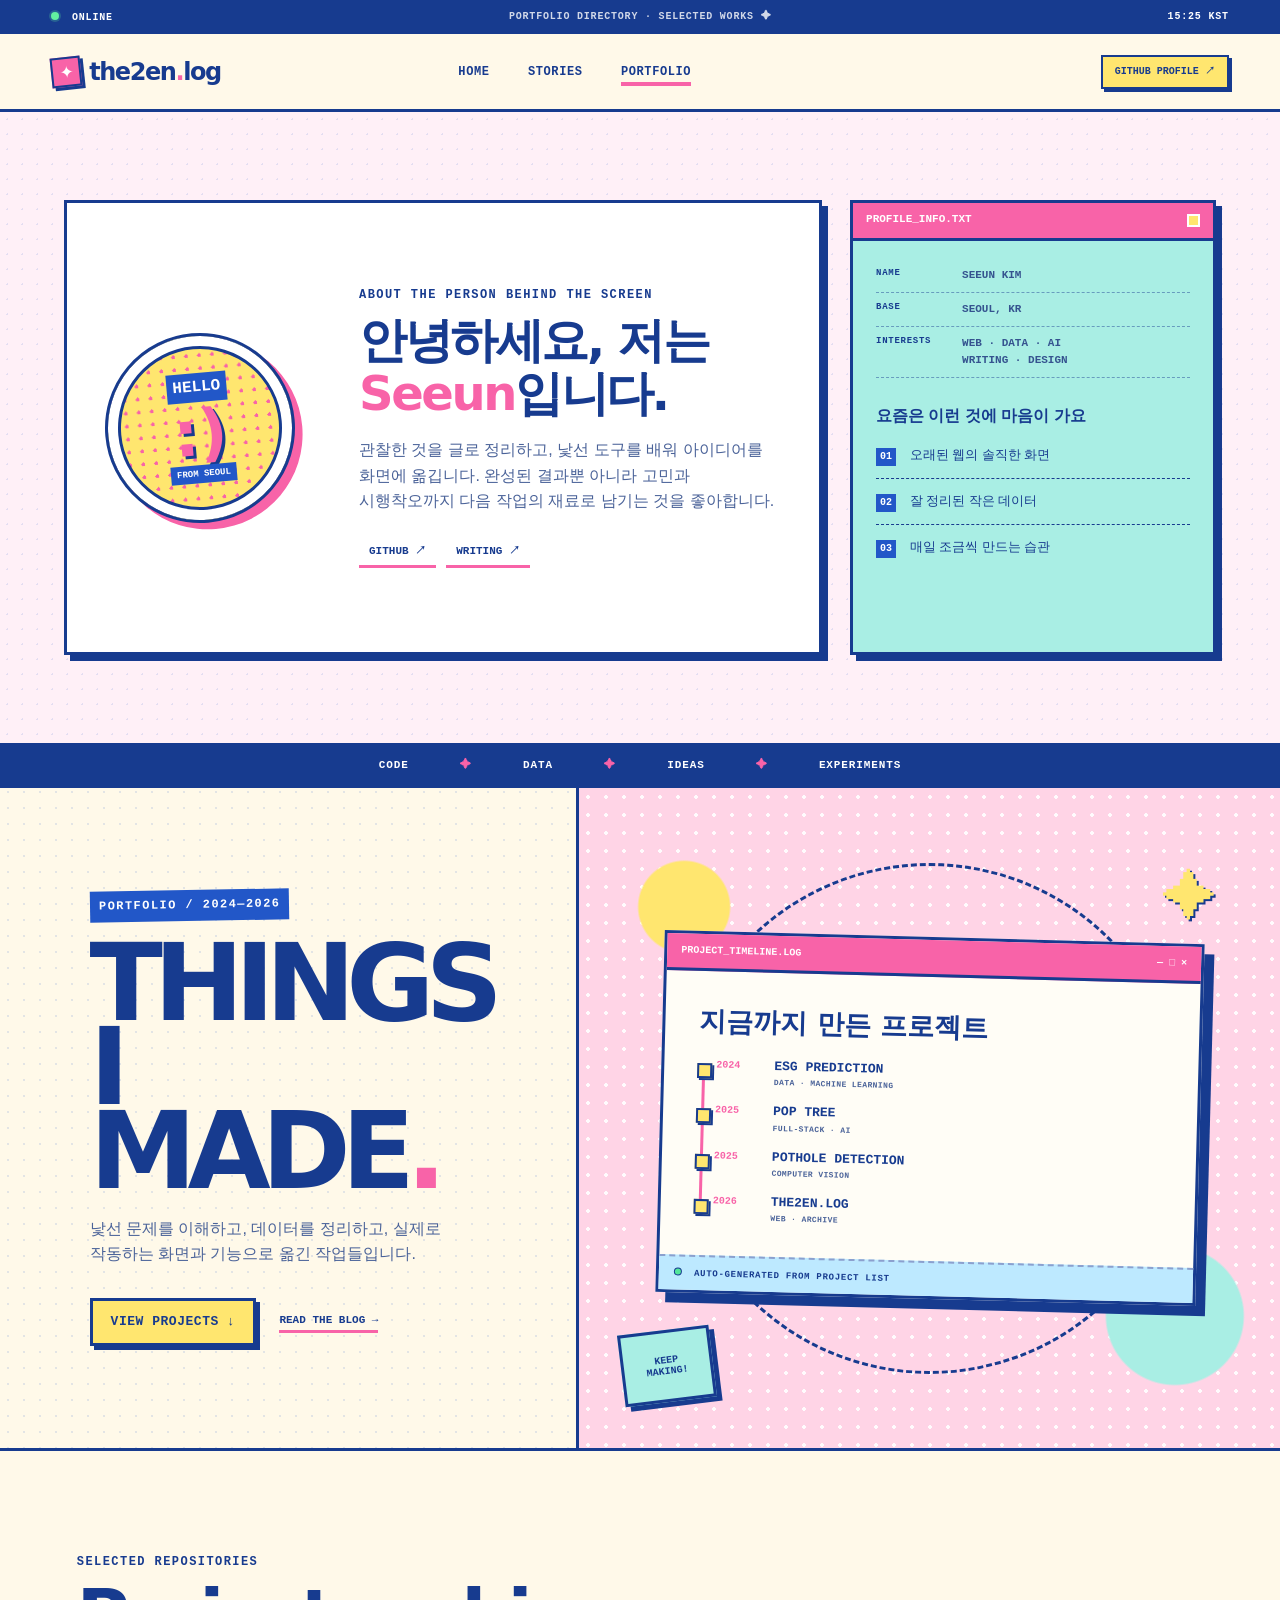
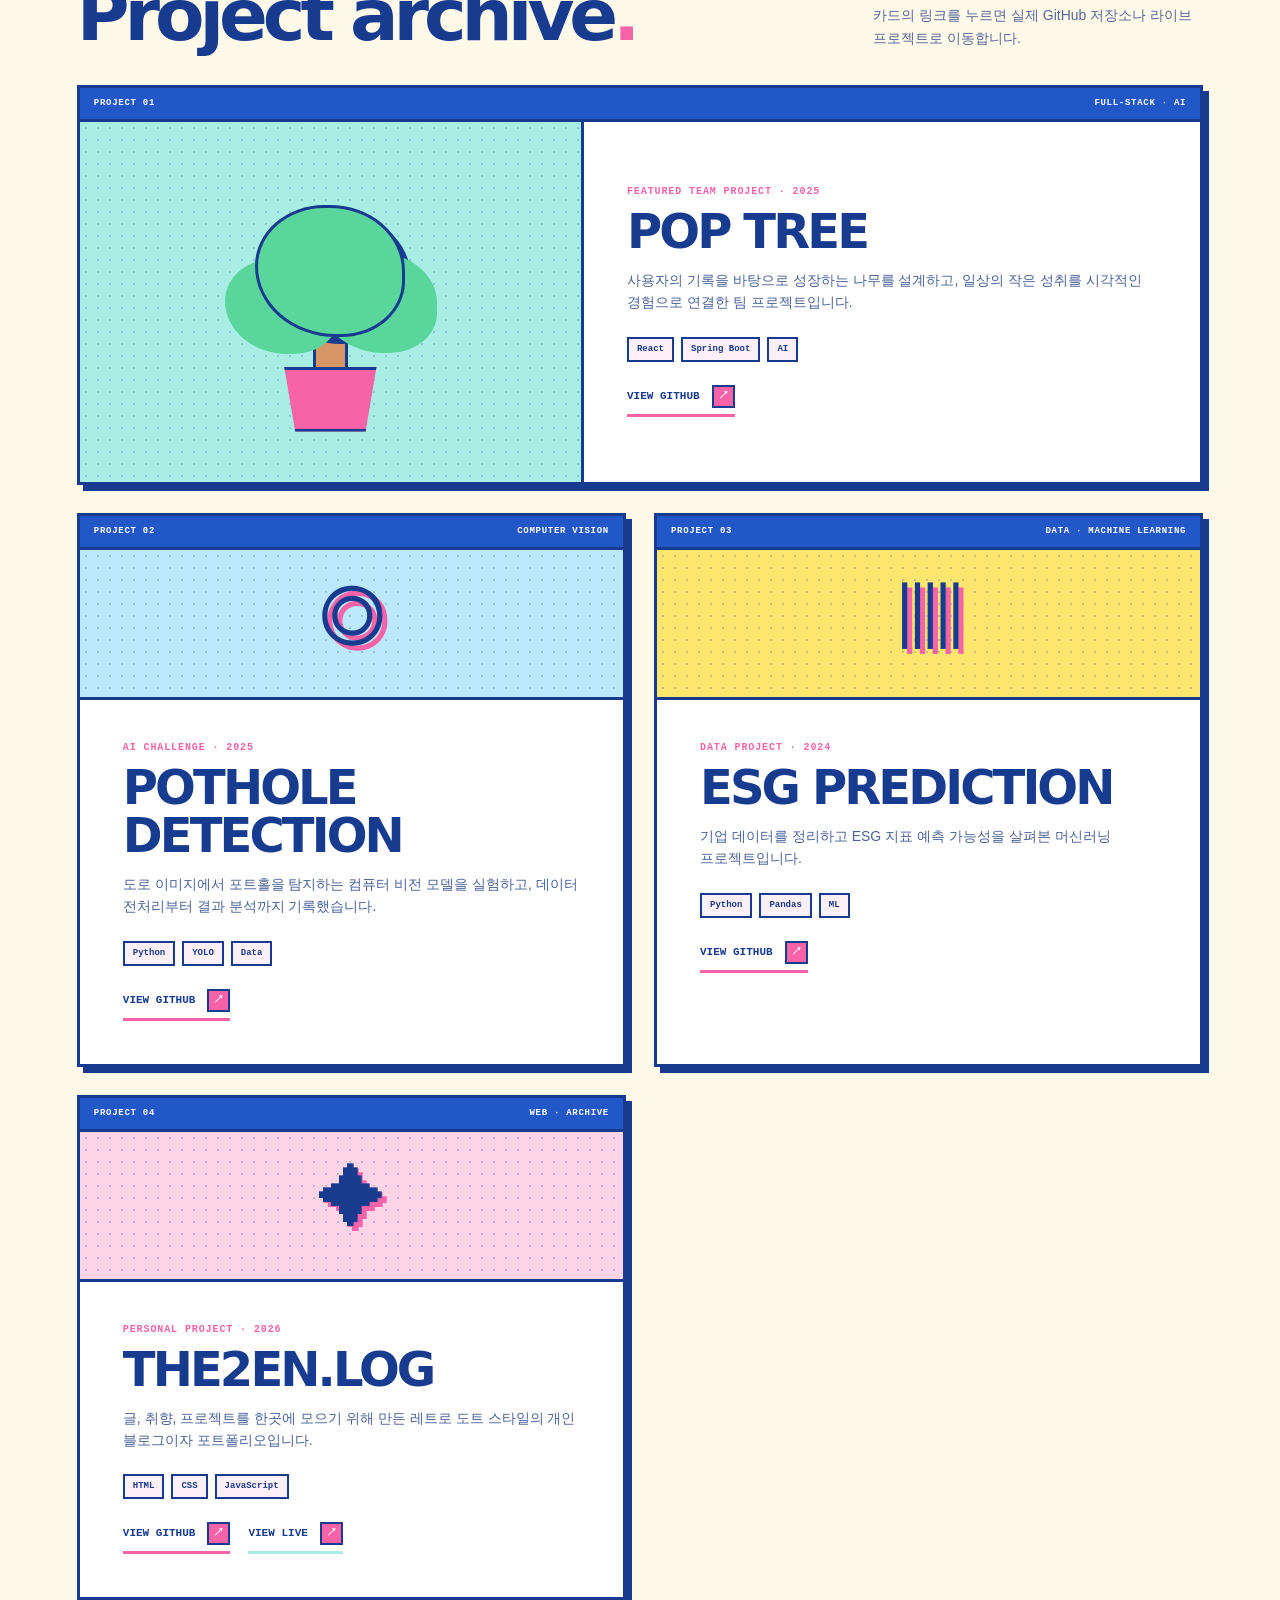
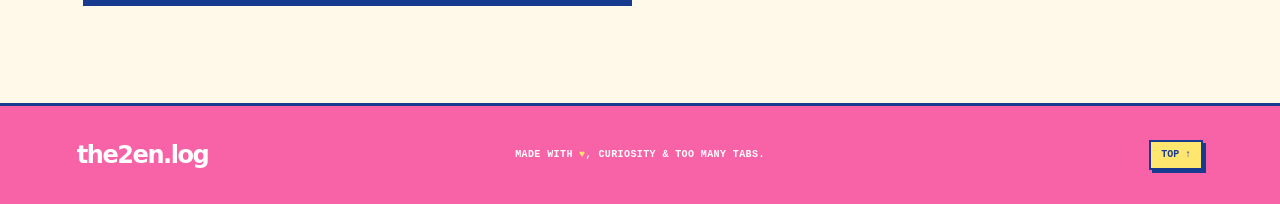
==== portfolio/index.html @ da0041cf "Build retro blog and portfolio" ====
<!doctype html>
<html lang="ko">
  <head>
    <meta charset="UTF-8" />
    <meta name="viewport" content="width=device-width, initial-scale=1.0" />
    <meta
      name="description"
      content="Seeun의 웹, 데이터, AI 프로젝트를 모아둔 the2en 포트폴리오입니다."
    />
    <meta name="theme-color" content="#f8a8cc" />
    <meta property="og:title" content="Portfolio — the2en.log" />
    <meta property="og:description" content="아이디어를 코드로 옮긴 프로젝트와 작업 기록." />
    <meta property="og:type" content="website" />
    <title>Portfolio — the2en.log</title>
    <link rel="icon" href="../assets/favicon.svg" type="image/svg+xml" />
    <link rel="stylesheet" href="../styles.css" />
    <script src="portfolio.js" defer></script>
  </head>
  <body class="portfolio-page">
    <a class="skip-link" href="#main-content">본문으로 바로가기</a>

    <div class="status-strip" aria-label="사이트 상태">
      <span><i class="status-light"></i> ONLINE</span>
      <span class="status-marquee">PORTFOLIO DIRECTORY · SELECTED WORKS ✦</span>
      <span id="live-clock">00:00 KST</span>
    </div>

    <header class="site-header portfolio-header">
      <a class="brand" href="../" aria-label="the2en.log 홈">
        <span class="brand-mark" aria-hidden="true">✦</span>
        <span>the2en<span class="brand-dot">.</span>log</span>
      </a>

      <button class="mobile-menu-button" id="menu-button" type="button" aria-expanded="false" aria-controls="site-nav">
        MENU <span aria-hidden="true">＋</span>
      </button>

      <nav class="site-nav" id="site-nav" aria-label="주요 메뉴">
        <a href="../">HOME</a>
        <a href="../#stories">STORIES</a>
        <a href="./" aria-current="page">PORTFOLIO</a>
      </nav>

      <a class="portfolio-header-action" href="https://github.com/the2en" target="_blank" rel="noreferrer">
        GITHUB PROFILE <span aria-hidden="true">↗</span>
      </a>
    </header>

    <main id="main-content" tabindex="-1">
      <section class="about section-wrap portfolio-about portfolio-about-top" id="about" aria-labelledby="about-title">
        <div class="about-card">
          <div class="profile-stamp" aria-hidden="true">
            <span>HELLO</span>
            <strong>:)</strong>
            <small>FROM SEOUL</small>
          </div>
          <div class="about-copy">
            <p class="eyebrow">ABOUT THE PERSON BEHIND THE SCREEN</p>
            <h1 id="about-title">안녕하세요, 저는 <span>Seeun</span>입니다.</h1>
            <p>
              관찰한 것을 글로 정리하고, 낯선 도구를 배워 아이디어를 화면에 옮깁니다.
              완성된 결과뿐 아니라 고민과 시행착오까지 다음 작업의 재료로 남기는 것을 좋아합니다.
            </p>
            <div class="about-links">
              <a href="https://github.com/the2en" target="_blank" rel="noreferrer">GITHUB ↗</a>
              <a href="../#stories">WRITING ↗</a>
            </div>
          </div>
        </div>

        <aside class="now-playing profile-info-window" aria-label="Seeun 프로필 정보">
          <div class="mini-window-bar"><span>PROFILE_INFO.TXT</span><i></i></div>
          <div class="profile-info-content">
            <dl>
              <div><dt>NAME</dt><dd>SEEUN KIM</dd></div>
              <div><dt>BASE</dt><dd>SEOUL, KR</dd></div>
              <div><dt>INTERESTS</dt><dd>WEB · DATA · AI<br />WRITING · DESIGN</dd></div>
            </dl>
            <p>요즘은 이런 것에 마음이 가요</p>
            <ul>
              <li><span>01</span> 오래된 웹의 솔직한 화면</li>
              <li><span>02</span> 잘 정리된 작은 데이터</li>
              <li><span>03</span> 매일 조금씩 만드는 습관</li>
            </ul>
          </div>
        </aside>
      </section>

      <div class="portfolio-divider" aria-hidden="true">
        <span>CODE</span><i>✦</i><span>DATA</span><i>✦</i><span>IDEAS</span><i>✦</i><span>EXPERIMENTS</span>
      </div>

      <section class="portfolio-hero" aria-labelledby="portfolio-title">
        <div class="portfolio-hero-copy">
          <p class="eyebrow">PORTFOLIO / 2024—2026</p>
          <h1 id="portfolio-title">THINGS<br />I MADE<span>.</span></h1>
          <p>
            낯선 문제를 이해하고, 데이터를 정리하고, 실제로 작동하는 화면과 기능으로
            옮긴 작업들입니다.
          </p>
          <div class="portfolio-hero-links">
            <a class="pixel-button" href="#projects">VIEW PROJECTS ↓</a>
            <a class="text-link" href="../#stories">READ THE BLOG →</a>
          </div>
        </div>

        <div class="portfolio-timeline-art" aria-label="프로젝트 타임라인">
          <span class="timeline-star" aria-hidden="true">✦</span>
          <div class="timeline-window">
            <div class="timeline-window-bar">
              <span>PROJECT_TIMELINE.LOG</span>
              <span aria-hidden="true">— □ ×</span>
            </div>
            <div class="timeline-window-body">
              <p>지금까지 만든 프로젝트</p>
              <ol class="project-timeline" id="project-timeline"></ol>
            </div>
            <div class="timeline-status"><i></i> AUTO-GENERATED FROM PROJECT LIST</div>
          </div>
          <span class="timeline-note" aria-hidden="true">KEEP<br />MAKING!</span>
        </div>
      </section>

      <section class="portfolio-projects section-wrap" id="projects" aria-labelledby="projects-title">
        <div class="section-heading">
          <div>
            <p class="eyebrow">SELECTED REPOSITORIES</p>
            <h2 id="projects-title">Project archive<span>.</span></h2>
          </div>
          <p class="section-note">카드의 링크를 누르면 실제 GitHub 저장소나 라이브 프로젝트로 이동합니다.</p>
        </div>

        <div class="portfolio-project-grid" id="portfolio-project-grid"></div>
      </section>
    </main>

    <footer class="site-footer">
      <a class="footer-brand" href="../">the2en.log</a>
      <p>MADE WITH <span>♥</span>, CURIOSITY &amp; TOO MANY TABS.</p>
      <button id="back-to-top" type="button">TOP ↑</button>
    </footer>
  </body>
</html>
---- styles.css ----
:root {
  --ink: #173b8f;
  --blue: #2257c8;
  --deep-blue: #103486;
  --pink: #f863a8;
  --light-pink: #ffd4e6;
  --soft-pink: #fff0f7;
  --yellow: #ffe66f;
  --mint: #a9eee4;
  --sky: #bde9ff;
  --cream: #fff9e9;
  --paper: #fffdf6;
  --white: #ffffff;
  --line: 3px solid var(--ink);
  --shadow: 6px 6px 0 var(--ink);
  --shadow-small: 4px 4px 0 var(--ink);
  --display: "Arial Black", "Trebuchet MS", system-ui, sans-serif;
  --mono: "Courier New", "Malgun Gothic", monospace;
  --body: Arial, "Apple SD Gothic Neo", "Noto Sans KR", sans-serif;
}

* {
  box-sizing: border-box;
}

html {
  scroll-behavior: smooth;
  scroll-padding-top: 100px;
}

body {
  margin: 0;
  color: var(--ink);
  background-color: var(--cream);
  background-image: radial-gradient(rgba(34, 87, 200, 0.13) 1.2px, transparent 1.2px);
  background-size: 16px 16px;
  font-family: var(--body);
  line-height: 1.6;
  overflow-x: hidden;
}

body.gate-open {
  overflow: hidden;
}

body.gate-open .site-shell {
  filter: blur(5px);
  pointer-events: none;
  user-select: none;
}

a {
  color: inherit;
}

button,
input {
  font: inherit;
}

button,
a {
  -webkit-tap-highlight-color: transparent;
}

button:focus-visible,
a:focus-visible,
input:focus-visible {
  outline: 4px solid var(--pink);
  outline-offset: 3px;
}

::selection {
  color: var(--white);
  background: var(--pink);
}

.sr-only {
  position: absolute;
  width: 1px;
  height: 1px;
  padding: 0;
  margin: -1px;
  overflow: hidden;
  clip: rect(0, 0, 0, 0);
  white-space: nowrap;
  border: 0;
}

.skip-link {
  position: fixed;
  z-index: 10000;
  top: 12px;
  left: 12px;
  padding: 10px 14px;
  color: var(--white);
  background: var(--ink);
  transform: translateY(-150%);
}

.skip-link:focus {
  transform: translateY(0);
}

/* Entry gate */
.entry-gate {
  position: fixed;
  z-index: 9999;
  inset: 0;
  display: grid;
  place-items: center;
  min-height: 100dvh;
  padding: 28px;
  overflow: auto;
  background: #f7f5f2;
}

.entry-gate[hidden] {
  display: none;
}

.gate-scanlines {
  position: absolute;
  inset: 0;
  pointer-events: none;
  opacity: 0.12;
  background:
    repeating-linear-gradient(0deg, rgba(23, 59, 143, 0.1) 0 1px, transparent 1px 4px),
    radial-gradient(circle at 50% 50%, transparent 0 44%, rgba(23, 59, 143, 0.2) 100%);
}

.welcome-screen {
  position: relative;
  display: flex;
  width: min(850px, 100%);
  flex-direction: column;
  align-items: center;
  text-align: center;
  animation: welcome-boot 0.7s steps(5) both;
}

.welcome-kicker {
  margin: 0 0 clamp(25px, 5vh, 54px);
  color: var(--blue);
  font: 900 clamp(9px, 1.3vw, 13px)/1 var(--mono);
  letter-spacing: 0.22em;
}

.welcome-title {
  display: flex;
  align-items: center;
  justify-content: center;
  gap: clamp(13px, 3vw, 36px);
  margin: 0;
  font: 900 clamp(46px, 9vw, 108px)/0.85 var(--mono);
  letter-spacing: -0.12em;
  white-space: nowrap;
  image-rendering: pixelated;
}

.glitch-word {
  position: relative;
  display: inline-block;
  color: #101010;
  text-shadow: 6px 0 0 #ff00bf, -6px 0 0 #00e5d5;
}

.glitch-word::before,
.glitch-word::after {
  position: absolute;
  inset: 0;
  z-index: -1;
  content: attr(data-text);
}

.glitch-word::before { color: #00e5d5; transform: translate(-4px, -3px); }
.glitch-word::after { color: #ff00bf; transform: translate(4px, 4px); }

.pixel-emblem {
  position: relative;
  display: grid;
  place-items: center;
  width: clamp(64px, 10vw, 112px);
  height: clamp(58px, 9vw, 100px);
  padding-bottom: 5%;
  color: #ff00bf;
  border: clamp(5px, 0.7vw, 9px) solid #101010;
  background: #00dfd3;
  box-shadow: 6px 0 0 #ff00bf, -6px 0 0 #00e5d5;
  clip-path: polygon(12% 0, 88% 0, 88% 12%, 100% 12%, 100% 88%, 88% 88%, 88% 100%, 12% 100%, 12% 88%, 0 88%, 0 12%, 12% 12%);
  font: 900 clamp(31px, 5vw, 61px)/1 var(--mono);
  letter-spacing: 0;
  text-shadow: 3px 3px 0 #101010;
}

.welcome-copy {
  margin: clamp(36px, 7vh, 66px) 0 19px;
  color: #111;
  font: 900 clamp(17px, 2.8vw, 29px)/1.3 var(--mono);
  letter-spacing: 0.04em;
}

.gate-choices {
  display: flex;
  align-items: flex-start;
  justify-content: center;
  gap: clamp(46px, 10vw, 105px);
}

.welcome-choice {
  position: relative;
  min-width: 72px;
  padding: 4px 8px 32px;
  color: #111;
  border: 0;
  background: transparent;
  font: 900 clamp(20px, 3.2vw, 32px)/1 var(--mono);
  cursor: pointer;
}

.welcome-choice:hover,
.welcome-choice:focus-visible { color: var(--pink); }

.pixel-cursor {
  position: absolute;
  bottom: 0;
  left: 50%;
  display: block;
  width: 28px;
  height: 20px;
  background: #00dfd3;
  box-shadow: 4px 3px 0 #ff00bf;
  clip-path: polygon(42% 0, 58% 0, 58% 25%, 75% 25%, 75% 50%, 100% 50%, 50% 100%, 0 50%, 25% 50%, 25% 25%, 42% 25%);
  transform: translateX(-50%);
  animation: cursor-blink 0.8s steps(2) infinite;
}

.gate-response {
  min-height: 15px;
  margin: clamp(21px, 4vh, 40px) 0 0;
  color: var(--blue);
  font: 900 10px/1 var(--mono);
  letter-spacing: 0.15em;
}

.gate-footer {
  position: absolute;
  right: 0;
  bottom: 18px;
  left: 0;
  margin: 0;
  color: #50618a;
  text-align: center;
  font: 700 9px/1 var(--mono);
  letter-spacing: 0.16em;
}

.entry-gate.is-leaving {
  animation: welcome-leave 0.55s steps(5) forwards;
}

/* Unified welcome screen */
.entry-gate {
  padding: clamp(18px, 4vw, 52px);
  background-color: var(--cream);
  background-image:
    radial-gradient(rgba(34, 87, 200, 0.15) 1.2px, transparent 1.2px),
    linear-gradient(135deg, rgba(255, 212, 230, 0.42), transparent 42%);
  background-size: 16px 16px, auto;
}

.gate-card {
  position: relative;
  width: min(980px, 100%);
  border: var(--line);
  background: var(--paper);
  box-shadow: 12px 12px 0 var(--ink);
  animation: welcome-boot 0.7s steps(5) both;
}

.gate-card-bar,
.gate-card-footer {
  display: flex;
  align-items: center;
  justify-content: space-between;
  padding: 10px 14px;
  color: var(--white);
  background: var(--ink);
  font: 900 11px/1 var(--mono);
  letter-spacing: 0.1em;
}

.gate-card-controls {
  display: flex;
  gap: 6px;
}

.gate-card-controls i {
  width: 12px;
  height: 12px;
  border: 2px solid var(--white);
  background: var(--pink);
}

.gate-card-controls i:nth-child(2) { background: var(--yellow); }
.gate-card-controls i:nth-child(3) { background: var(--mint); }

.gate-card-content {
  display: grid;
  grid-template-columns: 1fr 0.92fr;
  min-height: min(610px, 68vh);
}

.gate-copy {
  display: flex;
  flex-direction: column;
  align-items: flex-start;
  justify-content: center;
  padding: clamp(34px, 6vw, 76px);
}

.gate-copy .eyebrow {
  padding: 7px 9px;
  color: var(--white);
  background: var(--blue);
  transform: rotate(-1deg);
}

.gate-copy h1 {
  margin: 12px 0 22px;
  font: 900 clamp(52px, 7vw, 96px)/0.83 var(--display);
  letter-spacing: -0.075em;
}

.gate-copy h1 span:first-of-type { color: var(--pink); }
.gate-copy h1 span:last-of-type { color: #55cfc2; }

.gate-copy > p:not(.eyebrow, .gate-response) {
  margin: 0 0 28px;
  color: #4c6396;
  font-size: 15px;
  word-break: keep-all;
}

.gate-yes-button { color: var(--white); background: var(--pink); }
.gate-yes-button:hover { color: var(--ink); }

.gate-copy .gate-response {
  min-height: 12px;
  margin: 19px 0 0;
  color: #6a7ba4;
  font: 800 9px/1 var(--mono);
  letter-spacing: 0.1em;
}

.gate-art {
  position: relative;
  display: grid;
  place-items: center;
  overflow: hidden;
  border-left: var(--line);
  background-color: var(--light-pink);
  background-image: radial-gradient(rgba(255, 255, 255, 0.9) 2px, transparent 2px);
  background-size: 18px 18px;
}

.gate-art::before {
  position: absolute;
  width: 78%;
  aspect-ratio: 1;
  border: 3px solid var(--ink);
  border-radius: 50%;
  background: var(--sky);
  box-shadow: 12px 12px 0 rgba(248, 99, 168, 0.6);
  content: "";
}

.gate-mini-window {
  position: relative;
  z-index: 2;
  width: min(300px, 68%);
  border: var(--line);
  background: var(--paper);
  box-shadow: 9px 9px 0 var(--ink);
  transform: rotate(3deg);
}

.gate-mini-bar {
  display: flex;
  justify-content: flex-end;
  gap: 5px;
  height: 27px;
  padding: 6px 8px;
  border-bottom: var(--line);
  background: var(--pink);
}

.gate-mini-bar i {
  width: 10px;
  height: 10px;
  border: 2px solid var(--ink);
  background: var(--yellow);
}

.gate-mini-screen {
  display: flex;
  min-height: 190px;
  flex-direction: column;
  align-items: center;
  justify-content: center;
  padding: 30px 16px;
  background-image: linear-gradient(rgba(34,87,200,.07) 1px, transparent 1px);
  background-size: 100% 7px;
}

.gate-mini-screen span { color: var(--pink); font-size: 38px; }
.gate-mini-screen strong { font: 900 clamp(21px, 3vw, 34px)/1 var(--display); letter-spacing: -0.06em; }
.gate-mini-screen small { margin-top: 10px; font: 800 9px/1 var(--mono); }

.gate-sparkle {
  position: absolute;
  z-index: 3;
  top: 10%;
  right: 8%;
  color: var(--yellow);
  font-size: 46px;
  text-shadow: 2px 2px 0 var(--ink);
}

.gate-sticker {
  position: absolute;
  z-index: 3;
  right: 8%;
  bottom: 9%;
  display: grid;
  place-items: center;
  width: 84px;
  height: 84px;
  color: var(--white);
  border: var(--line);
  border-radius: 50%;
  background: var(--pink);
  box-shadow: 5px 5px 0 var(--ink);
  font: 900 10px/1.05 var(--mono);
  text-align: center;
  transform: rotate(9deg);
}

.gate-card-footer {
  color: var(--ink);
  border-top: var(--line);
  background: var(--yellow);
  font-size: 9px;
}

.gate-decoration {
  position: absolute;
  color: var(--pink);
  font-size: clamp(36px, 6vw, 70px);
  text-shadow: 2px 2px 0 var(--ink);
}

.gate-decoration-a { top: 7%; left: 7%; }
.gate-decoration-b { right: 7%; bottom: 6%; color: var(--mint); transform: rotate(10deg); }

.entry-gate.is-leaving {
  animation: welcome-leave 0.48s ease forwards;
}

.eyebrow {
  margin: 0 0 10px;
  font: 800 12px/1.4 var(--mono);
  letter-spacing: 0.12em;
}

.pixel-button {
  display: inline-flex;
  align-items: center;
  justify-content: center;
  gap: 10px;
  min-height: 48px;
  padding: 10px 18px;
  color: var(--ink);
  border: var(--line);
  border-radius: 0;
  background: var(--yellow);
  box-shadow: var(--shadow-small);
  font: 900 13px/1 var(--mono);
  text-decoration: none;
  letter-spacing: 0.04em;
  cursor: pointer;
  transition: transform 120ms ease, box-shadow 120ms ease, background 120ms ease;
}

.pixel-button:hover {
  background: var(--mint);
  transform: translate(2px, 2px);
  box-shadow: 2px 2px 0 var(--ink);
}

.pixel-button:active {
  transform: translate(4px, 4px);
  box-shadow: none;
}

/* Global navigation */
.site-shell {
  min-height: 100vh;
  transition: filter 300ms ease;
}

.status-strip {
  display: grid;
  grid-template-columns: auto 1fr auto;
  align-items: center;
  gap: 20px;
  height: 34px;
  padding: 0 clamp(18px, 4vw, 58px);
  overflow: hidden;
  color: var(--white);
  background: var(--ink);
  font: 700 10px/1 var(--mono);
  letter-spacing: 0.08em;
}

.status-strip > span:first-child,
.status-strip > span:last-child {
  position: relative;
  z-index: 1;
  background: var(--ink);
}

.status-light {
  display: inline-block;
  width: 8px;
  height: 8px;
  margin-right: 6px;
  border-radius: 50%;
  background: #62f2a0;
  box-shadow: 0 0 0 2px rgba(98, 242, 160, 0.22);
}

.status-marquee {
  text-align: center;
  opacity: 0.8;
}

.site-header {
  position: sticky;
  z-index: 100;
  top: 0;
  display: grid;
  grid-template-columns: auto 1fr minmax(230px, 300px);
  align-items: center;
  min-height: 78px;
  padding: 12px clamp(18px, 4vw, 58px);
  border-bottom: var(--line);
  background: rgba(255, 249, 233, 0.94);
  backdrop-filter: blur(10px);
}

.brand,
.footer-brand {
  display: inline-flex;
  align-items: center;
  gap: 8px;
  font: 900 24px/1 var(--display);
  text-decoration: none;
  letter-spacing: -0.06em;
}

.brand-mark {
  display: grid;
  place-items: center;
  width: 30px;
  height: 30px;
  color: var(--white);
  border: 2px solid var(--ink);
  background: var(--pink);
  box-shadow: 3px 3px 0 var(--ink);
  font-size: 17px;
  transform: rotate(-6deg);
}

.brand-dot,
.section-heading h2 span,
.about-copy h2 span { color: var(--pink); }

.site-nav {
  display: flex;
  justify-content: center;
  gap: clamp(18px, 3vw, 42px);
}

.site-nav a {
  position: relative;
  font: 800 12px/1 var(--mono);
  text-decoration: none;
  letter-spacing: 0.05em;
}

.site-nav a::after {
  position: absolute;
  right: 0;
  bottom: -8px;
  left: 0;
  height: 4px;
  background: var(--pink);
  content: "";
  transform: scaleX(0);
  transform-origin: left;
  transition: transform 160ms ease;
}

.site-nav a:hover::after { transform: scaleX(1); }

.mobile-menu-button { display: none; }

.header-search {
  position: relative;
  display: grid;
  grid-template-columns: auto 1fr auto;
  align-items: center;
  gap: 9px;
  min-height: 42px;
  padding: 0 10px 0 12px;
  border: 2px solid var(--ink);
  background: var(--white);
  box-shadow: 3px 3px 0 var(--ink);
}

.search-icon {
  position: relative;
  width: 13px;
  height: 13px;
  border: 2px solid var(--ink);
  border-radius: 50%;
}

.search-icon::after {
  position: absolute;
  right: -5px;
  bottom: -3px;
  width: 6px;
  height: 2px;
  background: var(--ink);
  content: "";
  transform: rotate(45deg);
}

.header-search input {
  min-width: 0;
  padding: 6px 0;
  color: var(--ink);
  border: 0;
  outline: 0;
  background: transparent;
  font: 700 12px/1 var(--mono);
}

.header-search input::placeholder { color: #7183af; }

.header-search kbd {
  padding: 3px 5px;
  color: var(--blue);
  border: 1px solid #a8b8d9;
  background: #eef3ff;
  font: 700 8px/1 var(--mono);
}

.search-suggestions {
  position: absolute;
  top: calc(100% + 8px);
  right: -2px;
  left: -2px;
  border: 2px solid var(--ink);
  background: var(--white);
  box-shadow: 5px 5px 0 var(--ink);
}

.suggestion-item {
  display: block;
  width: 100%;
  padding: 11px 13px;
  color: var(--ink);
  border: 0;
  border-bottom: 1px dashed #8ba0ce;
  background: var(--white);
  text-align: left;
  cursor: pointer;
}

.suggestion-item:last-child { border-bottom: 0; }
.suggestion-item:hover { background: var(--light-pink); }
.suggestion-item strong { display: block; font-size: 12px; }
.suggestion-item small { font: 10px/1 var(--mono); opacity: 0.68; }

/* Hero */
.hero {
  display: grid;
  grid-template-columns: minmax(0, 0.92fr) minmax(420px, 1.08fr);
  min-height: 660px;
  border-bottom: var(--line);
}

.hero-copy {
  position: relative;
  display: flex;
  flex-direction: column;
  align-items: flex-start;
  justify-content: center;
  padding: clamp(50px, 7vw, 105px) clamp(24px, 7vw, 108px);
  background: var(--cream);
}

.hero-label {
  position: absolute;
  top: 24px;
  right: 26px;
  left: 26px;
  display: flex;
  justify-content: space-between;
  padding-bottom: 7px;
  border-bottom: 1px dashed rgba(23, 59, 143, 0.45);
  font: 700 10px/1 var(--mono);
}

.hero-copy > .eyebrow {
  display: inline-block;
  padding: 7px 9px;
  color: var(--white);
  background: var(--blue);
  transform: rotate(-1deg);
}

.hero-copy h1 {
  margin: 8px 0 18px;
  font: 900 clamp(55px, 8.2vw, 118px)/0.77 var(--display);
  letter-spacing: -0.085em;
}

.hero-copy h1 .pink { color: var(--pink); }
.hero-copy h1 .yellow { color: #f1ca32; }
.hero-copy h1 .mint { color: #54cfc2; }

.outline-word {
  color: var(--cream);
  -webkit-text-stroke: 3px var(--ink);
  paint-order: stroke fill;
}

.hero-description {
  max-width: 440px;
  margin: 0 0 30px;
  color: #405a94;
  font-size: 15px;
  word-break: keep-all;
}

.primary-button { background: var(--yellow); }

.hero-art {
  position: relative;
  display: grid;
  place-items: center;
  min-height: 590px;
  overflow: hidden;
  border-left: var(--line);
  background:
    radial-gradient(circle at 20% 20%, rgba(255,255,255,0.85) 0 4px, transparent 5px),
    radial-gradient(circle at 70% 70%, rgba(255,255,255,0.6) 0 3px, transparent 4px),
    var(--light-pink);
  background-size: 32px 32px, 23px 23px, auto;
}

.hero-art::before {
  position: absolute;
  width: 70%;
  aspect-ratio: 1;
  border: 3px solid var(--ink);
  border-radius: 50%;
  background: var(--sky);
  box-shadow: 18px 18px 0 rgba(248, 99, 168, 0.55);
  content: "";
}

.hero-art::after {
  position: absolute;
  width: 77%;
  aspect-ratio: 1;
  border: 2px dashed var(--blue);
  border-radius: 50%;
  content: "";
  animation: slow-spin 30s linear infinite;
}

.computer {
  position: relative;
  z-index: 2;
  width: min(340px, 58%);
  transform: rotate(2deg);
  filter: drop-shadow(11px 13px 0 rgba(23, 59, 143, 0.2));
}

.computer-top {
  position: relative;
  aspect-ratio: 1.15 / 1;
  padding: 30px 24px 42px;
  border: 4px solid var(--ink);
  border-radius: 28px 28px 14px 14px;
  background: #f8f1dc;
}

.computer-highlight {
  position: absolute;
  top: 18px;
  left: 23px;
  width: 58px;
  height: 5px;
  border-radius: 2px;
  background: var(--white);
}

.screen {
  height: 100%;
  overflow: hidden;
  border: 4px solid var(--ink);
  border-radius: 19px;
  background: #dffef1;
}

.screen-bar {
  display: flex;
  justify-content: flex-end;
  gap: 5px;
  height: 25px;
  padding: 6px 8px;
  border-bottom: 3px solid var(--ink);
  background: var(--pink);
}

.screen-bar i {
  width: 8px;
  height: 8px;
  border: 1px solid var(--ink);
  background: var(--yellow);
}

.screen-copy {
  display: flex;
  flex-direction: column;
  align-items: center;
  justify-content: center;
  height: calc(100% - 25px);
  background-image: linear-gradient(rgba(34,87,200,.08) 1px, transparent 1px);
  background-size: 100% 6px;
  font-family: var(--mono);
}

.screen-copy strong { font-size: clamp(23px, 4vw, 38px); letter-spacing: -0.08em; }
.screen-copy small { margin-top: 3px; font-weight: 800; }
.tiny-heart { color: var(--pink); font-size: 29px; animation: heartbeat 1.1s steps(2) infinite; }

.computer-base {
  position: relative;
  height: 85px;
  margin-top: -5px;
  border: 4px solid var(--ink);
  border-radius: 8px 8px 30px 30px;
  background: #f5eacf;
}

.disk-slot {
  position: absolute;
  top: 24px;
  right: 28px;
  width: 100px;
  height: 20px;
  border: 3px solid var(--ink);
  background: #d9cdb6;
}

.power-light {
  position: absolute;
  top: 29px;
  left: 30px;
  width: 12px;
  height: 12px;
  border: 2px solid var(--ink);
  border-radius: 50%;
  background: #55eca3;
}

.keyboard {
  position: relative;
  display: grid;
  grid-template-columns: repeat(5, 1fr);
  gap: 5px;
  width: 125%;
  height: 90px;
  margin: 20px 0 0 -12%;
  padding: 15px 20px 25px;
  border: 4px solid var(--ink);
  background: #f5eacf;
  clip-path: polygon(8% 0, 92% 0, 100% 100%, 0 100%);
}

.keyboard span {
  height: 10px;
  border: 2px solid var(--ink);
  background: var(--light-pink);
}

.keyboard i {
  position: absolute;
  bottom: 10px;
  left: 30%;
  width: 40%;
  height: 10px;
  border: 2px solid var(--ink);
  background: var(--mint);
}

.sparkle {
  position: absolute;
  z-index: 3;
  color: var(--yellow);
  font-size: 50px;
  text-shadow: 2px 2px 0 var(--ink), -2px -2px 0 var(--ink);
}

.sparkle-a { top: 11%; right: 11%; transform: rotate(12deg); }
.sparkle-b { bottom: 17%; left: 9%; color: var(--pink); font-size: 35px; }

.bubble {
  position: absolute;
  z-index: 1;
  border: 3px solid var(--ink);
  border-radius: 50%;
}

.bubble-a { top: 13%; left: 11%; width: 56px; height: 56px; background: var(--yellow); }
.bubble-b { right: 9%; bottom: 10%; width: 79px; height: 79px; background: var(--mint); }

.floating-note {
  position: absolute;
  z-index: 4;
  display: grid;
  place-items: center;
  color: var(--ink);
  border: 3px solid var(--ink);
  background: var(--yellow);
  box-shadow: 5px 5px 0 var(--ink);
  font: 900 13px/1.1 var(--mono);
  text-align: center;
}

.note-one { top: 21%; left: 4%; width: 88px; height: 74px; transform: rotate(-7deg); }
.note-two { top: 39%; right: 4%; width: 59px; height: 52px; color: var(--pink); background: var(--white); font-size: 25px; transform: rotate(8deg); }

.hero-sticker {
  position: absolute;
  z-index: 4;
  right: 8%;
  bottom: 7%;
  display: grid;
  place-items: center;
  width: 100px;
  height: 100px;
  color: var(--white);
  border: 3px solid var(--ink);
  border-radius: 50%;
  background: var(--pink);
  box-shadow: 6px 6px 0 var(--ink);
  font: 900 13px/1.05 var(--mono);
  text-align: center;
  transform: rotate(10deg);
}

.ticker {
  overflow: hidden;
  color: var(--ink);
  border-bottom: var(--line);
  background: var(--yellow);
  white-space: nowrap;
}

.ticker-track {
  display: flex;
  width: max-content;
  animation: ticker 25s linear infinite;
}

.ticker-group {
  display: flex;
  align-items: center;
  padding: 12px 0;
}

.ticker a,
.ticker i {
  padding: 0 20px;
  font: 900 12px/1 var(--mono);
  letter-spacing: 0.08em;
}

.ticker a {
  text-decoration: none;
}

.ticker a:hover,
.ticker a:focus-visible {
  color: var(--white);
  text-decoration: underline;
  text-decoration-thickness: 2px;
  text-underline-offset: 4px;
}

.ticker:hover .ticker-track,
.ticker:focus-within .ticker-track { animation-play-state: paused; }

.ticker i { color: var(--pink); font-style: normal; }

/* Stories */
.section-wrap {
  padding: clamp(64px, 8vw, 112px) clamp(20px, 6vw, 90px);
}

.section-heading {
  display: flex;
  align-items: flex-end;
  justify-content: space-between;
  gap: 40px;
  max-width: 1240px;
  margin: 0 auto 36px;
}

.section-heading h2 {
  margin: 0;
  font: 900 clamp(40px, 6vw, 72px)/0.95 var(--display);
  letter-spacing: -0.07em;
}

.section-note {
  max-width: 330px;
  margin: 0;
  color: #53699a;
  font-size: 14px;
  word-break: keep-all;
}

.filter-row {
  display: flex;
  flex-wrap: wrap;
  gap: 9px;
  max-width: 1240px;
  margin: 0 auto 34px;
}

.filter-chip {
  padding: 9px 13px;
  color: var(--ink);
  border: 2px solid var(--ink);
  background: var(--white);
  box-shadow: 3px 3px 0 var(--ink);
  font: 800 11px/1 var(--mono);
  cursor: pointer;
}

.filter-chip:hover { background: var(--light-pink); }
.filter-chip.active { color: var(--white); background: var(--blue); box-shadow: none; transform: translate(3px, 3px); }
.filter-chip span { margin-left: 4px; color: var(--yellow); }

.search-result-heading {
  align-items: center;
  justify-content: space-between;
  max-width: 1240px;
  margin: -8px auto 28px;
  padding: 13px 16px;
  border: 2px dashed var(--ink);
  background: var(--light-pink);
  font-family: var(--mono);
}

.search-result-heading:not([hidden]) { display: flex; }
.search-result-heading p { margin: 0; font-weight: 800; }
.search-result-heading p span { color: var(--pink); }
.search-result-heading button { padding: 4px; color: var(--ink); border: 0; background: transparent; font: 800 11px/1 var(--mono); cursor: pointer; }

.post-grid {
  display: grid;
  grid-template-columns: repeat(3, 1fr);
  gap: 26px;
  max-width: 1240px;
  margin: 0 auto;
}

.post-card {
  position: relative;
  display: flex;
  flex-direction: column;
  min-width: 0;
  overflow: hidden;
  border: var(--line);
  background: var(--white);
  box-shadow: var(--shadow);
  transition: transform 180ms ease, box-shadow 180ms ease;
}

.post-card:hover {
  transform: translate(-3px, -3px);
  box-shadow: 9px 9px 0 var(--ink);
}

.post-card:nth-child(3n + 2) { transform: translateY(14px); }
.post-card:nth-child(3n + 2):hover { transform: translate(-3px, 11px); }

.post-card-visual {
  position: relative;
  display: grid;
  place-items: center;
  height: 210px;
  overflow: hidden;
  border-bottom: var(--line);
  background: var(--card-color, var(--light-pink));
}

.post-card-visual::before {
  position: absolute;
  inset: 0;
  background-image: radial-gradient(rgba(23,59,143,.25) 1px, transparent 1px);
  background-size: 11px 11px;
  content: "";
}

.visual-shape {
  position: relative;
  display: grid;
  place-items: center;
  width: 116px;
  height: 92px;
  border: 3px solid var(--ink);
  background: var(--paper);
  box-shadow: 7px 7px 0 var(--pink);
  font: 900 34px/1 var(--mono);
  transform: rotate(var(--card-tilt, -4deg));
}

.visual-shape::before {
  position: absolute;
  top: 0;
  right: 0;
  left: 0;
  height: 18px;
  border-bottom: 2px solid var(--ink);
  background: var(--yellow);
  content: "";
}

.visual-shape span { position: relative; top: 7px; }

.post-index {
  position: absolute;
  top: 10px;
  left: 11px;
  padding: 4px 7px;
  color: var(--white);
  border: 2px solid var(--ink);
  background: var(--blue);
  font: 900 10px/1 var(--mono);
}

.post-card-body {
  display: flex;
  flex: 1;
  flex-direction: column;
  align-items: flex-start;
  padding: 22px;
}

.post-meta {
  display: flex;
  align-items: center;
  gap: 8px;
  margin-bottom: 12px;
  font: 700 10px/1 var(--mono);
  letter-spacing: 0.04em;
}

.post-category {
  padding: 4px 6px;
  color: var(--white);
  background: var(--blue);
}

.post-card h3 {
  margin: 0 0 11px;
  font: 900 22px/1.25 var(--display);
  letter-spacing: -0.045em;
  word-break: keep-all;
}

.post-card p {
  margin: 0 0 19px;
  color: #53699a;
  font-size: 13px;
  line-height: 1.65;
  word-break: keep-all;
}

.post-tags {
  display: flex;
  flex-wrap: wrap;
  gap: 5px;
  margin-bottom: 20px;
}

.post-tags span {
  color: #6376a5;
  font: 700 10px/1 var(--mono);
}

.post-card-link {
  display: inline-flex;
  align-items: center;
  justify-content: space-between;
  width: 100%;
  margin-top: auto;
  padding-top: 13px;
  border-top: 1px dashed #9aacd2;
  font: 900 11px/1 var(--mono);
  text-decoration: none;
}

.post-card-link span {
  display: grid;
  place-items: center;
  width: 26px;
  height: 26px;
  color: var(--white);
  border: 2px solid var(--ink);
  background: var(--pink);
}

.empty-state {
  max-width: 600px;
  margin: 0 auto;
  padding: 55px 20px;
  border: var(--line);
  background: var(--white);
  box-shadow: var(--shadow);
  text-align: center;
}

.empty-state > div {
  display: grid;
  place-items: center;
  width: 64px;
  height: 64px;
  margin: 0 auto 18px;
  color: var(--white);
  border: 3px solid var(--ink);
  border-radius: 50%;
  background: var(--pink);
  font: 900 34px/1 var(--mono);
}

.empty-state h3 { margin: 0 0 7px; font-family: var(--display); }
.empty-state p { margin: 0 0 24px; color: #53699a; }

/* Work */
.works {
  color: var(--white);
  border-top: var(--line);
  border-bottom: var(--line);
  background:
    linear-gradient(rgba(255,255,255,.07) 1px, transparent 1px),
    linear-gradient(90deg, rgba(255,255,255,.07) 1px, transparent 1px),
    var(--ink);
  background-size: 32px 32px;
}

.section-heading.inverted .section-note { color: #c7d5ff; }
.section-heading.inverted h2 span { color: var(--yellow); }

.work-grid {
  display: grid;
  grid-template-columns: repeat(12, 1fr);
  grid-auto-rows: 180px;
  gap: 18px;
  max-width: 1240px;
  margin: 0 auto;
}

.work-card {
  position: relative;
  display: flex;
  flex-direction: column;
  justify-content: space-between;
  min-width: 0;
  padding: 21px;
  overflow: hidden;
  color: var(--ink);
  border: 3px solid var(--white);
  background: var(--work-color);
  box-shadow: 5px 5px 0 var(--pink);
  text-decoration: none;
  transition: transform 160ms ease;
}

.work-card:hover { transform: translateY(-5px) rotate(-0.5deg); }
.work-card:nth-child(1) { grid-column: span 7; grid-row: span 2; }
.work-card:nth-child(2) { grid-column: span 5; }
.work-card:nth-child(3) { grid-column: span 5; }

.work-number {
  position: relative;
  z-index: 1;
  font: 900 11px/1 var(--mono);
}

.work-card h3 {
  position: relative;
  z-index: 1;
  max-width: 460px;
  margin: 0 0 7px;
  font: 900 clamp(25px, 4vw, 46px)/1 var(--display);
  letter-spacing: -0.06em;
}

.work-card p {
  position: relative;
  z-index: 1;
  max-width: 430px;
  margin: 0;
  font-size: 13px;
}

.work-card::before {
  position: absolute;
  right: -45px;
  bottom: -75px;
  width: 250px;
  height: 250px;
  border: 3px solid var(--ink);
  border-radius: 50%;
  background: rgba(255,255,255,.35);
  box-shadow: inset 0 0 0 22px rgba(255,255,255,.18);
  content: "";
}

.work-card::after {
  position: absolute;
  top: 28px;
  right: 34px;
  width: 66px;
  height: 66px;
  border: 3px solid var(--ink);
  background: rgba(255,255,255,.6);
  box-shadow: 6px 6px 0 var(--ink);
  content: "✦";
  display: grid;
  place-items: center;
  font: 900 28px/1 var(--mono);
  transform: rotate(4deg);
}

.work-card:nth-child(n+2) h3 { max-width: 65%; font-size: clamp(21px, 2.8vw, 32px); }
.work-card:nth-child(n+2)::before { width: 140px; height: 140px; bottom: -55px; }
.work-card:nth-child(n+2)::after { top: 18px; right: 19px; width: 42px; height: 42px; font-size: 19px; }

/* About */
.about {
  display: grid;
  grid-template-columns: 1.45fr 0.7fr;
  gap: 28px;
  max-width: 1420px;
  margin: 0 auto;
}

.about-card {
  display: grid;
  grid-template-columns: 220px 1fr;
  align-items: center;
  gap: 34px;
  padding: 38px;
  border: var(--line);
  background: var(--white);
  box-shadow: var(--shadow);
}

.profile-stamp {
  display: flex;
  flex-direction: column;
  align-items: center;
  justify-content: center;
  width: 190px;
  height: 190px;
  border: 3px solid var(--ink);
  border-radius: 50%;
  background:
    radial-gradient(var(--pink) 2px, transparent 2px),
    var(--yellow);
  background-size: 13px 13px;
  box-shadow: inset 0 0 0 10px var(--white), inset 0 0 0 13px var(--ink), 7px 7px 0 var(--pink);
  font-family: var(--mono);
  transform: rotate(-5deg);
}

.profile-stamp span,
.profile-stamp small { padding: 2px 6px; color: var(--white); background: var(--blue); font-weight: 900; }
.profile-stamp strong { color: var(--pink); font: 900 63px/1 var(--display); text-shadow: 3px 3px 0 var(--ink); }
.profile-stamp small { font-size: 9px; }

.about-copy h1,
.about-copy h2 {
  margin: 0 0 18px;
  font: 900 clamp(30px, 4vw, 48px)/1.1 var(--display);
  letter-spacing: -0.05em;
  word-break: keep-all;
}

.about-copy h1 span,
.about-copy h2 span { color: var(--pink); }

.about-copy > p:not(.eyebrow) { max-width: 620px; margin: 0; color: #4b6399; word-break: keep-all; }
.about-links { display: flex; gap: 10px; margin-top: 24px; }
.about-links a { padding: 8px 10px; border-bottom: 3px solid var(--pink); font: 900 11px/1 var(--mono); text-decoration: none; }

.now-playing {
  border: var(--line);
  background: var(--mint);
  box-shadow: var(--shadow);
}

.mini-window-bar {
  display: flex;
  justify-content: space-between;
  padding: 11px 13px;
  color: var(--white);
  border-bottom: var(--line);
  background: var(--pink);
  font: 900 11px/1 var(--mono);
}

.mini-window-bar i { width: 13px; height: 13px; border: 2px solid var(--white); background: var(--yellow); }
.now-playing > p { margin: 23px 23px 13px; font-weight: 800; }
.now-playing ul { margin: 0; padding: 0 23px 23px; list-style: none; }
.now-playing li { padding: 12px 0; border-bottom: 1px dashed var(--ink); font-size: 13px; }
.now-playing li:last-child { border: 0; }
.now-playing li span { display: inline-block; margin-right: 10px; color: var(--white); background: var(--blue); font: 800 10px/1 var(--mono); padding: 4px; }

.portfolio-about-top {
  max-width: none;
  margin: 0;
  padding: clamp(52px, 7vw, 88px) clamp(22px, 5vw, 72px);
  border-top: 0;
  border-bottom: var(--line);
}

.portfolio-about-top .about-card,
.portfolio-about-top .profile-info-window { min-height: 455px; }

.profile-info-window { min-width: 0; }
.profile-info-content { padding-top: 18px; }
.profile-info-content dl { margin: 0; padding: 0 23px 11px; }
.profile-info-content dl > div { display: grid; grid-template-columns: 76px 1fr; gap: 10px; padding: 8px 0; border-bottom: 1px dashed rgba(23, 59, 143, .45); }
.profile-info-content dt { font: 900 9px/1.5 var(--mono); letter-spacing: .08em; }
.profile-info-content dd { min-width: 0; margin: 0; color: #35538f; font: 800 11px/1.55 var(--mono); word-break: break-word; }
.profile-info-content > p { margin: 14px 23px 4px; font-weight: 900; word-break: keep-all; }

/* Portfolio page */
.portfolio-header-action {
  justify-self: end;
  padding: 10px 12px;
  color: var(--ink);
  border: 2px solid var(--ink);
  background: var(--yellow);
  box-shadow: 3px 3px 0 var(--ink);
  font: 900 10px/1 var(--mono);
  text-decoration: none;
}

.portfolio-header-action:hover { background: var(--mint); }

.site-nav a[aria-current="page"]::after { transform: scaleX(1); }

.portfolio-hero {
  display: grid;
  grid-template-columns: minmax(0, 0.9fr) minmax(440px, 1.1fr);
  min-height: 620px;
  border-bottom: var(--line);
}

.portfolio-hero-copy {
  display: flex;
  flex-direction: column;
  align-items: flex-start;
  justify-content: center;
  padding: clamp(54px, 8vw, 110px) clamp(24px, 7vw, 105px);
}

.portfolio-hero-copy > .eyebrow {
  padding: 7px 9px;
  color: var(--white);
  background: var(--blue);
  transform: rotate(-1deg);
}

.portfolio-hero-copy h1 {
  margin: 10px 0 23px;
  font: 900 clamp(62px, 8.4vw, 118px)/0.78 var(--display);
  letter-spacing: -0.085em;
}

.portfolio-hero-copy h1 span { color: var(--pink); }

.portfolio-hero-copy > p:not(.eyebrow) {
  max-width: 470px;
  margin: 0;
  color: #4b6399;
  word-break: keep-all;
}

.portfolio-hero-links {
  display: flex;
  align-items: center;
  flex-wrap: wrap;
  gap: 23px;
  margin-top: 31px;
}

.text-link {
  border-bottom: 3px solid var(--pink);
  font: 900 11px/1.8 var(--mono);
  text-decoration: none;
}

.portfolio-timeline-art {
  position: relative;
  display: grid;
  place-items: center;
  min-height: 620px;
  overflow: hidden;
  border-left: var(--line);
  background:
    radial-gradient(circle at 15% 18%, var(--yellow) 0 45px, transparent 47px),
    radial-gradient(circle at 85% 80%, var(--mint) 0 68px, transparent 70px),
    radial-gradient(rgba(255,255,255,.9) 2px, transparent 2px),
    var(--light-pink);
  background-size: auto, auto, 18px 18px, auto;
}

.portfolio-timeline-art::before {
  position: absolute;
  width: 72%;
  aspect-ratio: 1;
  border: 3px dashed var(--ink);
  border-radius: 50%;
  content: "";
  animation: slow-spin 34s linear infinite;
}

.timeline-window {
  position: relative;
  z-index: 2;
  width: min(540px, 78%);
  border: var(--line);
  background: var(--paper);
  box-shadow: 10px 10px 0 var(--ink);
  transform: rotate(1.5deg);
}

.timeline-window-bar {
  display: flex;
  align-items: center;
  justify-content: space-between;
  padding: 12px 14px;
  color: var(--white);
  border-bottom: var(--line);
  background: var(--pink);
  font: 900 10px/1 var(--mono);
}

.timeline-window-body { padding: clamp(22px, 3vw, 34px); }
.timeline-window-body > p { margin: 0 0 22px; font: 900 clamp(18px, 2.5vw, 27px)/1.15 var(--display); }

.project-timeline {
  position: relative;
  display: grid;
  gap: 18px;
  margin: 0;
  padding: 0 0 0 18px;
  list-style: none;
}

.project-timeline::before {
  position: absolute;
  top: 8px;
  bottom: 8px;
  left: 4px;
  width: 3px;
  background: var(--pink);
  content: "";
}

.project-timeline li {
  position: relative;
  display: grid;
  grid-template-columns: 48px 1fr;
  gap: 10px;
  align-items: start;
}

.project-timeline li::before {
  position: absolute;
  top: 5px;
  left: -19px;
  width: 11px;
  height: 11px;
  border: 2px solid var(--ink);
  background: var(--yellow);
  box-shadow: 2px 2px 0 var(--ink);
  content: "";
}

.project-timeline time { padding-top: 2px; color: var(--pink); font: 900 10px/1 var(--mono); }
.project-timeline a { min-width: 0; text-decoration: none; }
.project-timeline strong { display: block; overflow: hidden; font: 900 13px/1.1 var(--mono); text-overflow: ellipsis; white-space: nowrap; }
.project-timeline a span { display: block; margin-top: 5px; color: #4b6399; font: 800 8px/1 var(--mono); letter-spacing: .05em; }
.project-timeline a:hover strong { color: var(--pink); }

.timeline-status {
  padding: 11px 15px;
  border-top: 2px dashed #8ba0ce;
  background: var(--sky);
  font: 900 9px/1 var(--mono);
  letter-spacing: .08em;
}

.timeline-status i { display: inline-block; width: 8px; height: 8px; margin-right: 6px; border: 1px solid var(--ink); border-radius: 50%; background: #52e69a; }
.timeline-star { position: absolute; z-index: 3; top: 10%; right: 9%; color: var(--yellow); font-size: 54px; text-shadow: 2px 2px 0 var(--ink); }
.timeline-note { position: absolute; z-index: 3; bottom: 7%; left: 6%; display: grid; place-items: center; width: 92px; height: 72px; border: var(--line); background: var(--mint); box-shadow: 5px 5px 0 var(--ink); font: 900 10px/1.1 var(--mono); text-align: center; transform: rotate(-7deg); }

.portfolio-divider {
  display: flex;
  align-items: center;
  justify-content: center;
  gap: clamp(15px, 4vw, 54px);
  padding: 14px 20px;
  color: var(--white);
  border-bottom: var(--line);
  background: var(--ink);
  font: 900 11px/1 var(--mono);
  letter-spacing: .08em;
}

.portfolio-divider i { color: var(--pink); font-style: normal; }

.portfolio-projects { background-color: var(--cream); }

.portfolio-project-grid {
  display: grid;
  grid-template-columns: repeat(2, minmax(0, 1fr));
  gap: 28px;
  max-width: 1240px;
  margin: 0 auto;
}

.portfolio-project-card {
  position: relative;
  display: grid;
  grid-template-rows: auto 150px 1fr;
  min-width: 0;
  overflow: hidden;
  border: var(--line);
  background: var(--white);
  box-shadow: var(--shadow);
}

.portfolio-project-card.featured-project {
  grid-column: 1 / -1;
  grid-template-columns: 0.9fr 1.1fr;
  grid-template-rows: auto minmax(360px, auto);
}

.project-card-top {
  z-index: 2;
  display: flex;
  grid-column: 1 / -1;
  align-items: center;
  justify-content: space-between;
  padding: 11px 14px;
  color: var(--white);
  border-bottom: var(--line);
  background: var(--blue);
  font: 900 9px/1 var(--mono);
  letter-spacing: .08em;
}

.project-icon,
.project-visual {
  position: relative;
  display: grid;
  place-items: center;
  overflow: hidden;
  border-bottom: var(--line);
  background-color: var(--project-color);
  background-image: radial-gradient(rgba(23,59,143,.22) 1px, transparent 1px);
  background-size: 12px 12px;
}

.project-icon {
  color: var(--ink);
  font: 900 64px/1 var(--mono);
  text-shadow: 5px 5px 0 var(--pink);
}

.featured-project .project-visual { grid-row: 2; min-height: 360px; border-right: var(--line); border-bottom: 0; }
.featured-project .project-card-copy { grid-column: 2; grid-row: 2; align-self: stretch; justify-content: center; }

.project-card-copy {
  display: flex;
  flex-direction: column;
  align-items: flex-start;
  padding: clamp(23px, 4vw, 43px);
}

.project-label { margin: 0 0 10px !important; color: var(--pink) !important; font: 900 10px/1 var(--mono) !important; letter-spacing: .09em; }
.project-card-copy h3 { margin: 0 0 14px; font: 900 clamp(29px, 4vw, 48px)/1 var(--display); letter-spacing: -.06em; }
.project-card-copy > p:not(.project-label) { max-width: 620px; margin: 0; color: #4b6399; font-size: 14px; word-break: keep-all; }

.project-tags {
  display: flex;
  flex-wrap: wrap;
  gap: 7px;
  margin: 23px 0;
  padding: 0;
  list-style: none;
}

.project-tags li { padding: 6px 8px; border: 2px solid var(--ink); background: var(--soft-pink); font: 800 9px/1 var(--mono); }
.project-link-row { display: flex; flex-wrap: wrap; gap: 18px; }
.project-link { display: inline-flex; align-items: center; gap: 12px; margin-top: auto; padding-bottom: 6px; border-bottom: 3px solid var(--pink); font: 900 11px/1 var(--mono); text-decoration: none; }
.project-link span { display: grid; place-items: center; width: 23px; height: 23px; color: var(--white); border: 2px solid var(--ink); background: var(--pink); }
.project-link.secondary { border-color: var(--mint); }

.project-visual-tree .tree-crown {
  position: absolute;
  z-index: 2;
  top: 23%;
  width: 150px;
  height: 132px;
  color: #5ad59c;
  border: var(--line);
  border-radius: 48% 52% 44% 56%;
  background: #5ad59c;
  box-shadow: -48px 35px 0 -18px #5ad59c, 48px 32px 0 -16px #5ad59c, 6px 7px 0 var(--ink);
  font-size: 0;
}

.tree-trunk { position: absolute; z-index: 1; bottom: 27%; width: 35px; height: 100px; border: var(--line); background: #d59564; }
.tree-pot { position: absolute; z-index: 2; bottom: 14%; width: 110px; height: 65px; border: var(--line); background: var(--pink); clip-path: polygon(8% 0, 92% 0, 82% 100%, 18% 100%); }

.portfolio-about {
  border-top: 0;
  background-color: var(--soft-pink);
  background-image: radial-gradient(rgba(34,87,200,.12) 1px, transparent 1px);
  background-size: 15px 15px;
}

/* Article view */
.article-view {
  min-height: 70vh;
  background: var(--cream);
}

.article-view[hidden] { display: none; }

.article-toolbar {
  display: flex;
  justify-content: space-between;
  max-width: 1040px;
  margin: 0 auto;
  padding-top: 36px;
  padding-bottom: 22px;
}

.back-button,
.share-button {
  padding: 8px 0;
  color: var(--ink);
  border: 0;
  border-bottom: 2px solid var(--ink);
  background: transparent;
  font: 900 11px/1 var(--mono);
  cursor: pointer;
}

.article-header {
  position: relative;
  max-width: 1040px;
  margin: 0 auto;
  padding: clamp(42px, 8vw, 86px) clamp(24px, 7vw, 90px);
  overflow: hidden;
  border: var(--line);
  background: var(--article-color);
  box-shadow: 8px 8px 0 var(--ink);
}

.article-header::before {
  position: absolute;
  inset: 0;
  background-image: radial-gradient(rgba(23,59,143,.18) 1.5px, transparent 1.5px);
  background-size: 14px 14px;
  content: "";
}

.article-header > * { position: relative; z-index: 1; }
.article-header .post-category { display: inline-block; margin-bottom: 18px; font-family: var(--mono); }
.article-header h1 { max-width: 800px; margin: 0 0 20px; font: 900 clamp(40px, 7vw, 78px)/1.04 var(--display); letter-spacing: -0.07em; word-break: keep-all; }
.article-header .article-dek { max-width: 680px; margin: 0 0 25px; color: #35538f; font-size: 17px; word-break: keep-all; }
.article-info { display: flex; flex-wrap: wrap; gap: 16px; font: 800 11px/1 var(--mono); }

.article-body {
  max-width: 780px;
  margin: 0 auto;
  padding: 70px 24px 110px;
  color: #243d76;
  font-size: 17px;
  line-height: 1.9;
}

.article-body .lead { color: var(--ink); font-size: 21px; font-weight: 700; line-height: 1.7; }
.article-body h2 { margin: 2.3em 0 0.7em; color: var(--ink); font: 900 31px/1.25 var(--display); letter-spacing: -0.04em; }
.article-body p { margin: 0 0 1.45em; word-break: keep-all; }
.article-body blockquote { margin: 2.2em 0; padding: 22px 26px; color: var(--ink); border: var(--line); background: var(--light-pink); box-shadow: var(--shadow-small); font-weight: 800; }
.article-body ul { padding-left: 1.2em; }
.article-body code { padding: 2px 5px; color: var(--ink); background: var(--sky); font-family: var(--mono); }
.article-end { margin-top: 60px; padding-top: 23px; border-top: 2px dashed #97a8ce; text-align: center; font: 900 12px/1 var(--mono); }

/* Footer and toast */
.site-footer {
  display: grid;
  grid-template-columns: 1fr auto 1fr;
  align-items: center;
  gap: 20px;
  padding: 34px clamp(20px, 6vw, 90px);
  color: var(--white);
  border-top: var(--line);
  background: var(--pink);
}

.site-footer p { margin: 0; font: 800 10px/1.5 var(--mono); letter-spacing: 0.04em; text-align: center; }
.site-footer p span { color: var(--yellow); }
.site-footer button { justify-self: end; padding: 8px 10px; color: var(--ink); border: 2px solid var(--ink); background: var(--yellow); box-shadow: 3px 3px 0 var(--ink); font: 900 10px/1 var(--mono); cursor: pointer; }

.toast {
  position: fixed;
  z-index: 1000;
  right: 24px;
  bottom: 24px;
  padding: 13px 17px;
  color: var(--white);
  border: 2px solid var(--ink);
  background: var(--blue);
  box-shadow: 5px 5px 0 var(--ink);
  font: 800 12px/1 var(--mono);
  opacity: 0;
  pointer-events: none;
  transform: translateY(20px);
  transition: opacity 180ms ease, transform 180ms ease;
}

.toast.show { opacity: 1; transform: translateY(0); }

/* Motion */
@keyframes welcome-leave {
  to { opacity: 0; transform: scale(1.04); }
}

@keyframes welcome-boot {
  0% { opacity: 0; transform: scale(0.94); }
  45% { opacity: 1; }
  70% { transform: scale(1.02); }
  100% { opacity: 1; transform: scale(1); }
}

@keyframes slow-spin { to { transform: rotate(360deg); } }
@keyframes heartbeat { 50% { transform: scale(1.15); } }
@keyframes ticker { to { transform: translateX(-50%); } }

/* Tablet */
@media (max-width: 980px) {
  .site-header { grid-template-columns: 1fr auto; }
  .mobile-menu-button { display: block; padding: 8px; color: var(--ink); border: 2px solid var(--ink); background: var(--yellow); box-shadow: 2px 2px 0 var(--ink); font: 900 10px/1 var(--mono); }
  .site-nav { position: absolute; z-index: 4; top: 76px; right: 18px; left: 18px; display: none; flex-direction: column; gap: 0; border: 2px solid var(--ink); background: var(--white); box-shadow: 5px 5px 0 var(--ink); }
  .site-nav.open { display: flex; }
  .site-nav a { padding: 15px; border-bottom: 1px dashed #8ba0ce; }
  .site-nav a:last-child { border-bottom: 0; }
  .header-search { justify-self: end; width: min(300px, 100%); }
  .portfolio-header-action { grid-column: 1 / -1; justify-self: stretch; text-align: center; }
  .hero { grid-template-columns: 1fr 1fr; min-height: 580px; }
  .hero-copy { padding-right: 35px; padding-left: 35px; }
  .hero-art { min-height: 580px; }
  .computer { width: 66%; }
  .post-grid { grid-template-columns: repeat(2, 1fr); }
  .post-card:nth-child(3n + 2),
  .post-card:nth-child(3n + 2):hover { transform: none; }
  .work-card:nth-child(1) { grid-column: span 7; }
  .work-card:nth-child(2), .work-card:nth-child(3) { grid-column: span 5; }
  .about { grid-template-columns: 1fr; }
  .about-card { grid-template-columns: 190px 1fr; }
  .portfolio-hero { grid-template-columns: 1fr 1fr; }
  .timeline-window { width: 84%; }
}

/* Mobile */
@media (max-width: 720px) {
  html { scroll-padding-top: 70px; }
  .status-strip { grid-template-columns: 1fr auto; height: 28px; padding: 0 14px; }
  .status-marquee { display: none; }
  .site-header { position: relative; grid-template-columns: 1fr auto; gap: 10px; min-height: 70px; padding: 12px 16px; }
  .brand { font-size: 20px; }
  .brand-mark { width: 26px; height: 26px; }
  .mobile-menu-button { display: block; padding: 8px; color: var(--ink); border: 2px solid var(--ink); background: var(--yellow); box-shadow: 2px 2px 0 var(--ink); font: 900 10px/1 var(--mono); }
  .site-nav { position: absolute; z-index: 4; top: 68px; right: 16px; left: 16px; flex-direction: column; gap: 0; border: 2px solid var(--ink); background: var(--white); box-shadow: 5px 5px 0 var(--ink); }
  .site-nav.open { display: flex; }
  .site-nav a { padding: 15px; border-bottom: 1px dashed #8ba0ce; }
  .site-nav a:last-child { border-bottom: 0; }
  .header-search { grid-column: 1 / -1; grid-row: 2; width: 100%; }
  .hero { grid-template-columns: 1fr; }
  .hero-copy { min-height: 530px; padding: 76px 24px 54px; }
  .hero-copy h1 { font-size: clamp(54px, 17vw, 82px); }
  .hero-art { min-height: 520px; border-top: var(--line); border-left: 0; }
  .computer { width: min(64%, 300px); }
  .note-one { top: 17%; left: 5%; }
  .section-wrap { padding: 64px 18px; }
  .section-heading { display: block; margin-bottom: 27px; }
  .section-heading h2 { margin-bottom: 17px; }
  .post-grid { grid-template-columns: 1fr; gap: 24px; }
  .post-card-visual { height: 190px; }
  .work-grid { display: grid; grid-template-columns: 1fr; grid-auto-rows: auto; }
  .work-card:nth-child(n) { grid-column: 1; grid-row: auto; min-height: 250px; }
  .about-card { grid-template-columns: 1fr; padding: 28px 22px; }
  .profile-stamp { width: 160px; height: 160px; }
  .about-links { flex-wrap: wrap; }
  .site-footer { grid-template-columns: 1fr auto; }
  .site-footer p { grid-column: 1 / -1; grid-row: 2; text-align: left; }
  .article-toolbar { padding: 25px 18px 18px; }
  .article-header { border-right: 0; border-left: 0; box-shadow: 0 6px 0 var(--ink); }
  .gate-card { box-shadow: 6px 6px 0 var(--ink); }
  .gate-card-content { grid-template-columns: 1fr; min-height: auto; }
  .gate-copy { min-height: 410px; padding: 48px 30px; }
  .gate-art { min-height: 310px; border-top: var(--line); border-left: 0; }
  .gate-mini-window { width: min(270px, 68%); }
  .gate-mini-screen { min-height: 150px; }
  .gate-decoration { display: none; }
  .portfolio-hero { grid-template-columns: 1fr; }
  .portfolio-hero-copy { min-height: 520px; padding: 72px 24px 58px; }
  .portfolio-hero-copy h1 { font-size: clamp(58px, 18vw, 88px); }
  .portfolio-timeline-art { min-height: 540px; border-top: var(--line); border-left: 0; }
  .timeline-window { width: min(520px, 82%); }
  .portfolio-project-grid { grid-template-columns: 1fr; }
  .portfolio-project-card.featured-project { grid-column: auto; grid-template-columns: 1fr; grid-template-rows: auto 260px 1fr; }
  .featured-project .project-visual { grid-row: 2; min-height: 260px; border-right: 0; border-bottom: var(--line); }
  .featured-project .project-card-copy { grid-column: 1; grid-row: 3; }
  .portfolio-divider { gap: 12px; overflow: hidden; font-size: 9px; white-space: nowrap; }
}

@media (max-width: 430px) {
  .entry-gate { padding: 16px; }
  .gate-copy { min-height: 390px; padding: 43px 23px; }
  .gate-copy h1 { font-size: clamp(49px, 16vw, 66px); }
  .gate-copy > p:not(.eyebrow, .gate-response) br { display: none; }
  .gate-art { min-height: 255px; }
  .gate-sticker { width: 66px; height: 66px; right: 5%; bottom: 7%; font-size: 8px; }
  .gate-card-footer { font-size: 8px; }
  .hero-art { min-height: 460px; }
  .computer { width: 66%; }
  .floating-note { font-size: 10px; }
  .note-one { width: 65px; height: 57px; }
  .note-two { width: 46px; height: 42px; font-size: 19px; }
  .hero-sticker { width: 78px; height: 78px; font-size: 10px; }
  .section-heading h2 { font-size: 43px; }
  .filter-row { display: grid; grid-template-columns: repeat(2, 1fr); }
  .filter-chip:first-child { grid-column: 1 / -1; }
  .search-result-heading:not([hidden]) { align-items: flex-start; flex-direction: column; gap: 8px; }
  .about-copy h1,
  .about-copy h2 { font-size: 32px; }
  .portfolio-about-top .about-card,
  .portfolio-about-top .profile-info-window { min-height: 0; }
  .profile-info-content dl > div { grid-template-columns: 68px 1fr; }
  .timeline-window { width: 86%; }
  .timeline-window-body { padding: 22px 18px; }
  .project-timeline { gap: 15px; }
  .project-timeline li { grid-template-columns: 42px minmax(0, 1fr); gap: 7px; }
  .timeline-note { left: 4%; bottom: 4%; width: 74px; height: 58px; }
  .portfolio-project-card { box-shadow: 5px 5px 0 var(--ink); }
}

@media (prefers-reduced-motion: reduce) {
  html { scroll-behavior: auto; }
  *, *::before, *::after { animation-duration: 0.01ms !important; animation-iteration-count: 1 !important; transition-duration: 0.01ms !important; }
}
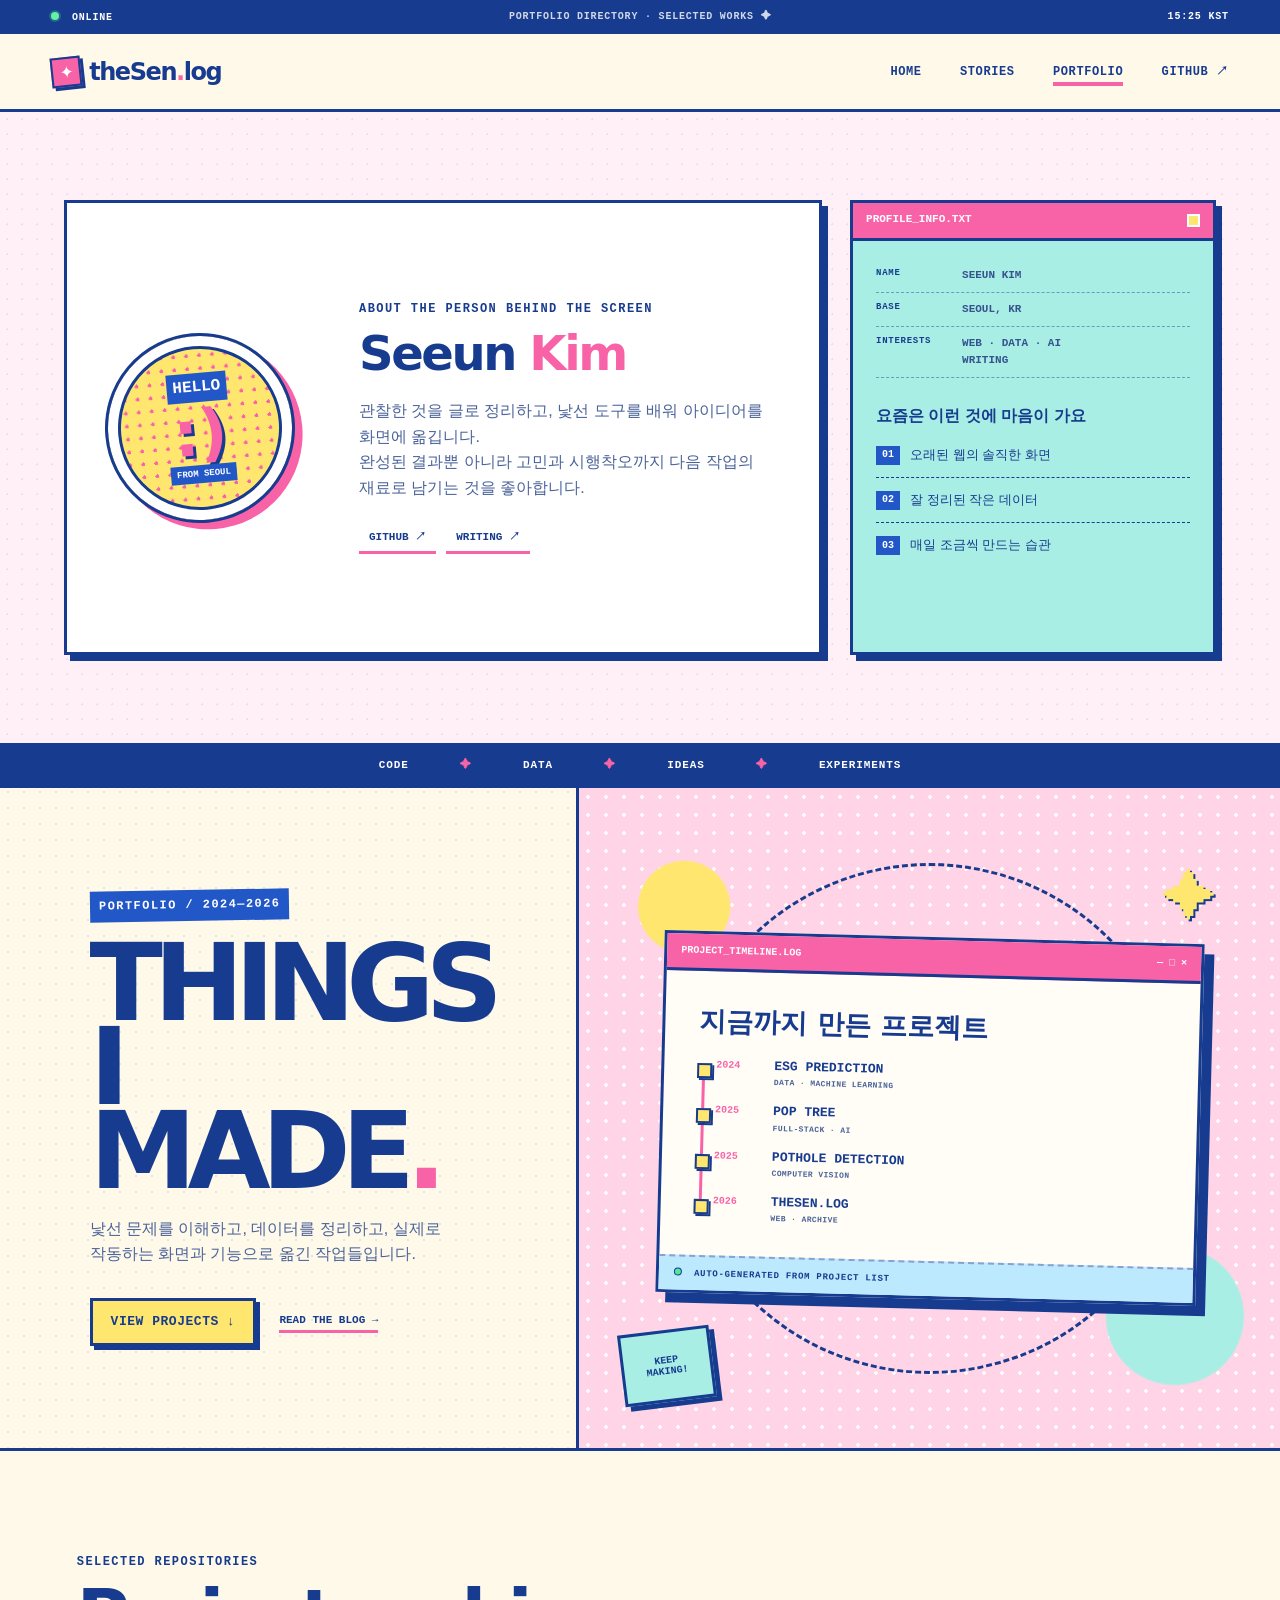
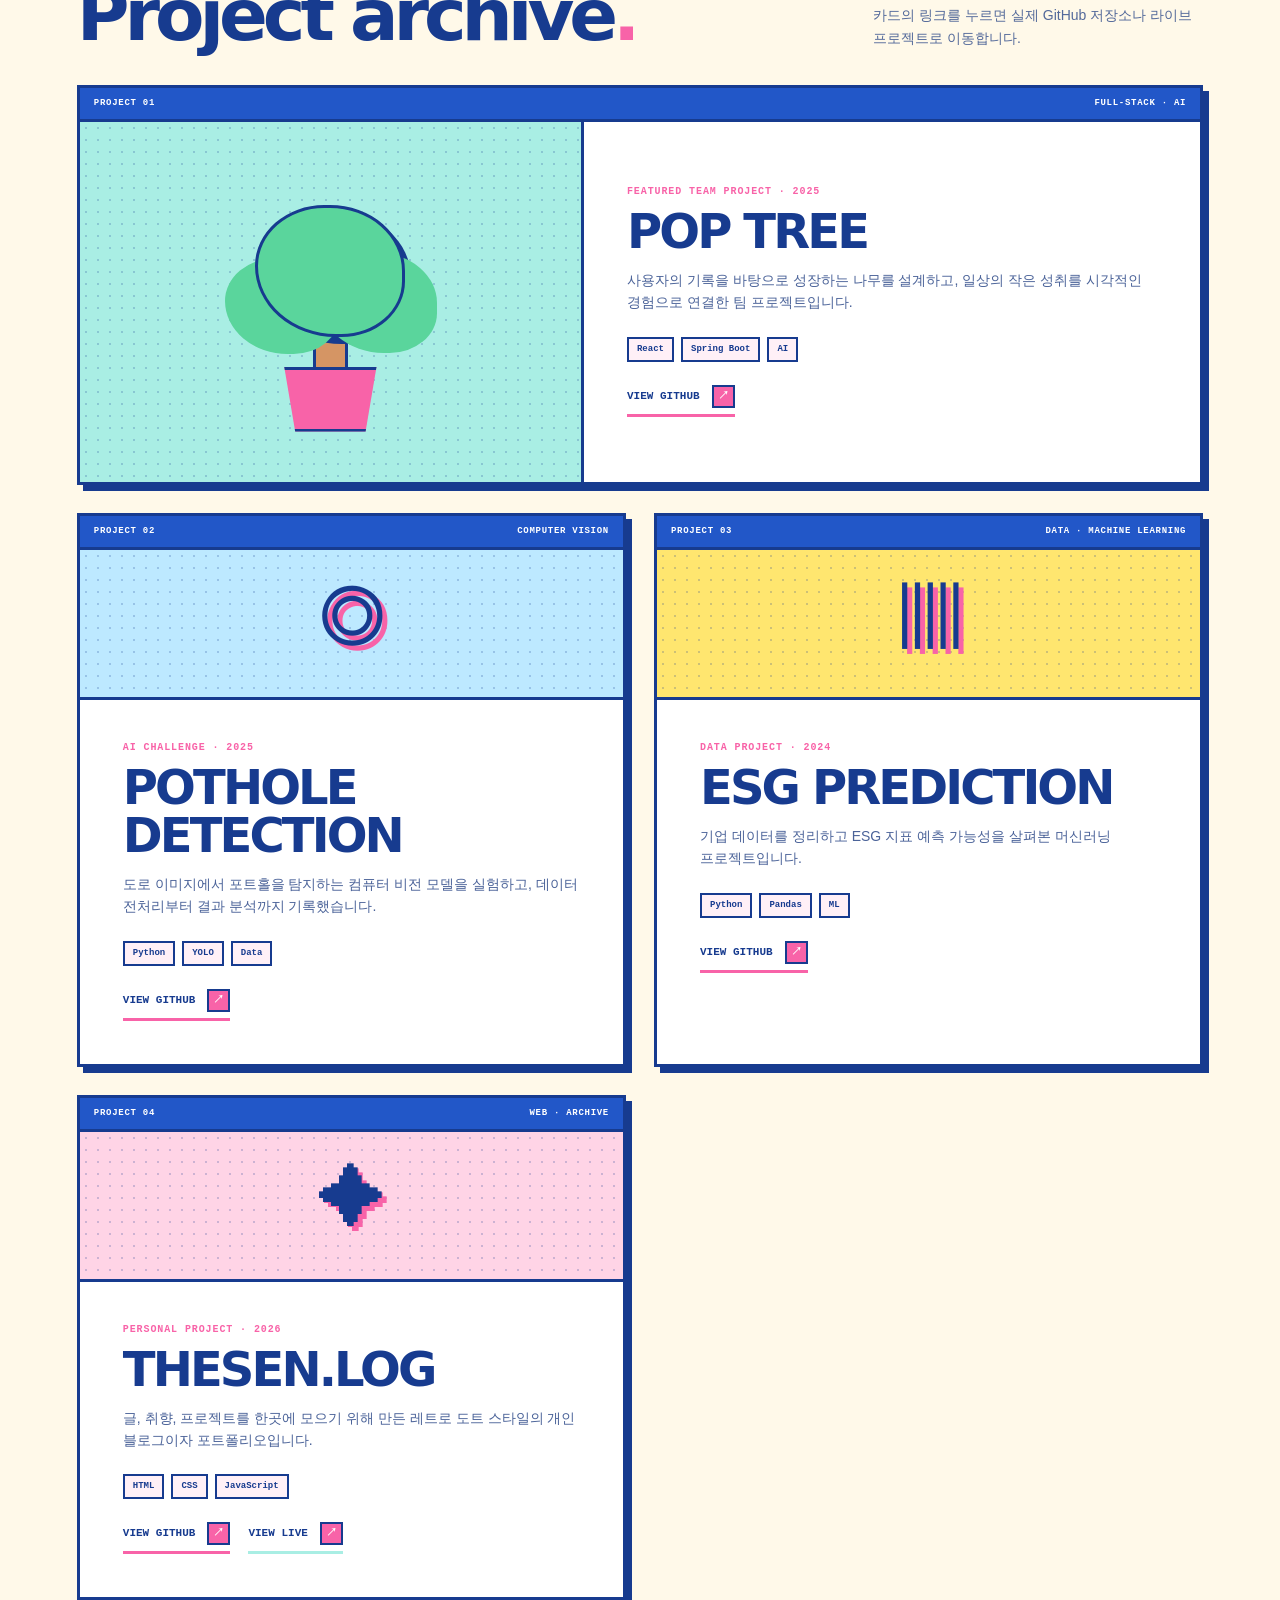
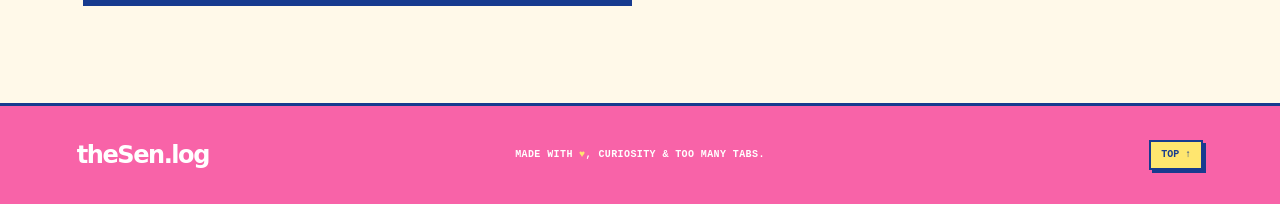
==== commit 2d8ade4d: "Refine branding layout and navigation" ====
--- a/portfolio/index.html
+++ b/portfolio/index.html
@@ -5,13 +5,13 @@
     <meta name="viewport" content="width=device-width, initial-scale=1.0" />
     <meta
       name="description"
-      content="Seeun의 웹, 데이터, AI 프로젝트를 모아둔 the2en 포트폴리오입니다."
+      content="Seeun의 웹, 데이터, AI 프로젝트를 모아둔 theSen 포트폴리오입니다."
     />
     <meta name="theme-color" content="#f8a8cc" />
-    <meta property="og:title" content="Portfolio — the2en.log" />
+    <meta property="og:title" content="Portfolio — theSen.log" />
     <meta property="og:description" content="아이디어를 코드로 옮긴 프로젝트와 작업 기록." />
     <meta property="og:type" content="website" />
-    <title>Portfolio — the2en.log</title>
+    <title>Portfolio — theSen.log</title>
     <link rel="icon" href="../assets/favicon.svg" type="image/svg+xml" />
     <link rel="stylesheet" href="../styles.css" />
     <script src="portfolio.js" defer></script>
@@ -26,9 +26,9 @@
     </div>
 
     <header class="site-header portfolio-header">
-      <a class="brand" href="../" aria-label="the2en.log 홈">
+      <a class="brand" href="../" aria-label="theSen.log 홈">
         <span class="brand-mark" aria-hidden="true">✦</span>
-        <span>the2en<span class="brand-dot">.</span>log</span>
+        <span>theSen<span class="brand-dot">.</span>log</span>
       </a>
 
       <button class="mobile-menu-button" id="menu-button" type="button" aria-expanded="false" aria-controls="site-nav">
@@ -39,11 +39,8 @@
         <a href="../">HOME</a>
         <a href="../#stories">STORIES</a>
         <a href="./" aria-current="page">PORTFOLIO</a>
+        <a href="https://github.com/the2en" target="_blank" rel="noreferrer">GITHUB ↗</a>
       </nav>
-
-      <a class="portfolio-header-action" href="https://github.com/the2en" target="_blank" rel="noreferrer">
-        GITHUB PROFILE <span aria-hidden="true">↗</span>
-      </a>
     </header>
 
     <main id="main-content" tabindex="-1">
@@ -56,9 +53,9 @@
           </div>
           <div class="about-copy">
             <p class="eyebrow">ABOUT THE PERSON BEHIND THE SCREEN</p>
-            <h1 id="about-title">안녕하세요, 저는 <span>Seeun</span>입니다.</h1>
+            <h1 id="about-title">Seeun <span>Kim</span></h1>
             <p>
-              관찰한 것을 글로 정리하고, 낯선 도구를 배워 아이디어를 화면에 옮깁니다.
+              관찰한 것을 글로 정리하고, 낯선 도구를 배워 아이디어를 화면에 옮깁니다.<br />
               완성된 결과뿐 아니라 고민과 시행착오까지 다음 작업의 재료로 남기는 것을 좋아합니다.
             </p>
             <div class="about-links">
@@ -74,13 +71,13 @@
             <dl>
               <div><dt>NAME</dt><dd>SEEUN KIM</dd></div>
               <div><dt>BASE</dt><dd>SEOUL, KR</dd></div>
-              <div><dt>INTERESTS</dt><dd>WEB · DATA · AI<br />WRITING · DESIGN</dd></div>
+              <div><dt>INTERESTS</dt><dd>WEB · DATA · AI<br />WRITING</dd></div>
             </dl>
             <p>요즘은 이런 것에 마음이 가요</p>
             <ul>
-              <li><span>01</span> 오래된 웹의 솔직한 화면</li>
-              <li><span>02</span> 잘 정리된 작은 데이터</li>
-              <li><span>03</span> 매일 조금씩 만드는 습관</li>
+              <li><span>01</span><p>오래된 웹의 솔직한 화면</p></li>
+              <li><span>02</span><p>잘 정리된 작은 데이터</p></li>
+              <li><span>03</span><p>매일 조금씩 만드는 습관</p></li>
             </ul>
           </div>
         </aside>
@@ -135,7 +132,7 @@
     </main>
 
     <footer class="site-footer">
-      <a class="footer-brand" href="../">the2en.log</a>
+      <a class="footer-brand" href="../">theSen.log</a>
       <p>MADE WITH <span>♥</span>, CURIOSITY &amp; TOO MANY TABS.</p>
       <button id="back-to-top" type="button">TOP ↑</button>
     </footer>
--- a/styles.css
+++ b/styles.css
@@ -1090,6 +1090,7 @@
 .post-grid {
   display: grid;
   grid-template-columns: repeat(3, 1fr);
+  align-items: stretch;
   gap: 26px;
   max-width: 1240px;
   margin: 0 auto;
@@ -1099,6 +1100,7 @@
   position: relative;
   display: flex;
   flex-direction: column;
+  height: 100%;
   min-width: 0;
   overflow: hidden;
   border: var(--line);
@@ -1111,9 +1113,6 @@
   transform: translate(-3px, -3px);
   box-shadow: 9px 9px 0 var(--ink);
 }
-
-.post-card:nth-child(3n + 2) { transform: translateY(14px); }
-.post-card:nth-child(3n + 2):hover { transform: translate(-3px, 11px); }
 
 .post-card-visual {
   position: relative;
@@ -1194,6 +1193,7 @@
 }
 
 .post-card h3 {
+  min-height: 2.5em;
   margin: 0 0 11px;
   font: 900 22px/1.25 var(--display);
   letter-spacing: -0.045em;
@@ -1201,6 +1201,7 @@
 }
 
 .post-card p {
+  min-height: 4.95em;
   margin: 0 0 19px;
   color: #53699a;
   font-size: 13px;
@@ -1211,7 +1212,9 @@
 .post-tags {
   display: flex;
   flex-wrap: wrap;
+  align-content: flex-start;
   gap: 5px;
+  min-height: 20px;
   margin-bottom: 20px;
 }
 
@@ -1446,9 +1449,10 @@
 .mini-window-bar i { width: 13px; height: 13px; border: 2px solid var(--white); background: var(--yellow); }
 .now-playing > p { margin: 23px 23px 13px; font-weight: 800; }
 .now-playing ul { margin: 0; padding: 0 23px 23px; list-style: none; }
-.now-playing li { padding: 12px 0; border-bottom: 1px dashed var(--ink); font-size: 13px; }
+.now-playing li { display: grid; grid-template-columns: 24px minmax(0, 1fr); align-items: start; gap: 10px; padding: 12px 0; border-bottom: 1px dashed var(--ink); font-size: 13px; }
 .now-playing li:last-child { border: 0; }
-.now-playing li span { display: inline-block; margin-right: 10px; color: var(--white); background: var(--blue); font: 800 10px/1 var(--mono); padding: 4px; }
+.now-playing li span { display: grid; place-items: center; width: 24px; min-height: 19px; margin-top: 1px; color: var(--white); background: var(--blue); font: 800 10px/1 var(--mono); }
+.now-playing li p { margin: 0; line-height: 1.55; word-break: keep-all; }
 
 .portfolio-about-top {
   max-width: none;
@@ -1470,18 +1474,8 @@
 .profile-info-content > p { margin: 14px 23px 4px; font-weight: 900; word-break: keep-all; }
 
 /* Portfolio page */
-.portfolio-header-action {
-  justify-self: end;
-  padding: 10px 12px;
-  color: var(--ink);
-  border: 2px solid var(--ink);
-  background: var(--yellow);
-  box-shadow: 3px 3px 0 var(--ink);
-  font: 900 10px/1 var(--mono);
-  text-decoration: none;
-}
-
-.portfolio-header-action:hover { background: var(--mint); }
+.portfolio-header { grid-template-columns: auto 1fr; }
+.portfolio-header .site-nav { justify-content: flex-end; }
 
 .site-nav a[aria-current="page"]::after { transform: scaleX(1); }
 
@@ -1899,14 +1893,11 @@
   .site-nav a { padding: 15px; border-bottom: 1px dashed #8ba0ce; }
   .site-nav a:last-child { border-bottom: 0; }
   .header-search { justify-self: end; width: min(300px, 100%); }
-  .portfolio-header-action { grid-column: 1 / -1; justify-self: stretch; text-align: center; }
   .hero { grid-template-columns: 1fr 1fr; min-height: 580px; }
   .hero-copy { padding-right: 35px; padding-left: 35px; }
   .hero-art { min-height: 580px; }
   .computer { width: 66%; }
   .post-grid { grid-template-columns: repeat(2, 1fr); }
-  .post-card:nth-child(3n + 2),
-  .post-card:nth-child(3n + 2):hover { transform: none; }
   .work-card:nth-child(1) { grid-column: span 7; }
   .work-card:nth-child(2), .work-card:nth-child(3) { grid-column: span 5; }
   .about { grid-template-columns: 1fr; }
@@ -1940,6 +1931,9 @@
   .section-heading h2 { margin-bottom: 17px; }
   .post-grid { grid-template-columns: 1fr; gap: 24px; }
   .post-card-visual { height: 190px; }
+  .post-card h3,
+  .post-card p,
+  .post-tags { min-height: 0; }
   .work-grid { display: grid; grid-template-columns: 1fr; grid-auto-rows: auto; }
   .work-card:nth-child(n) { grid-column: 1; grid-row: auto; min-height: 250px; }
   .about-card { grid-template-columns: 1fr; padding: 28px 22px; }
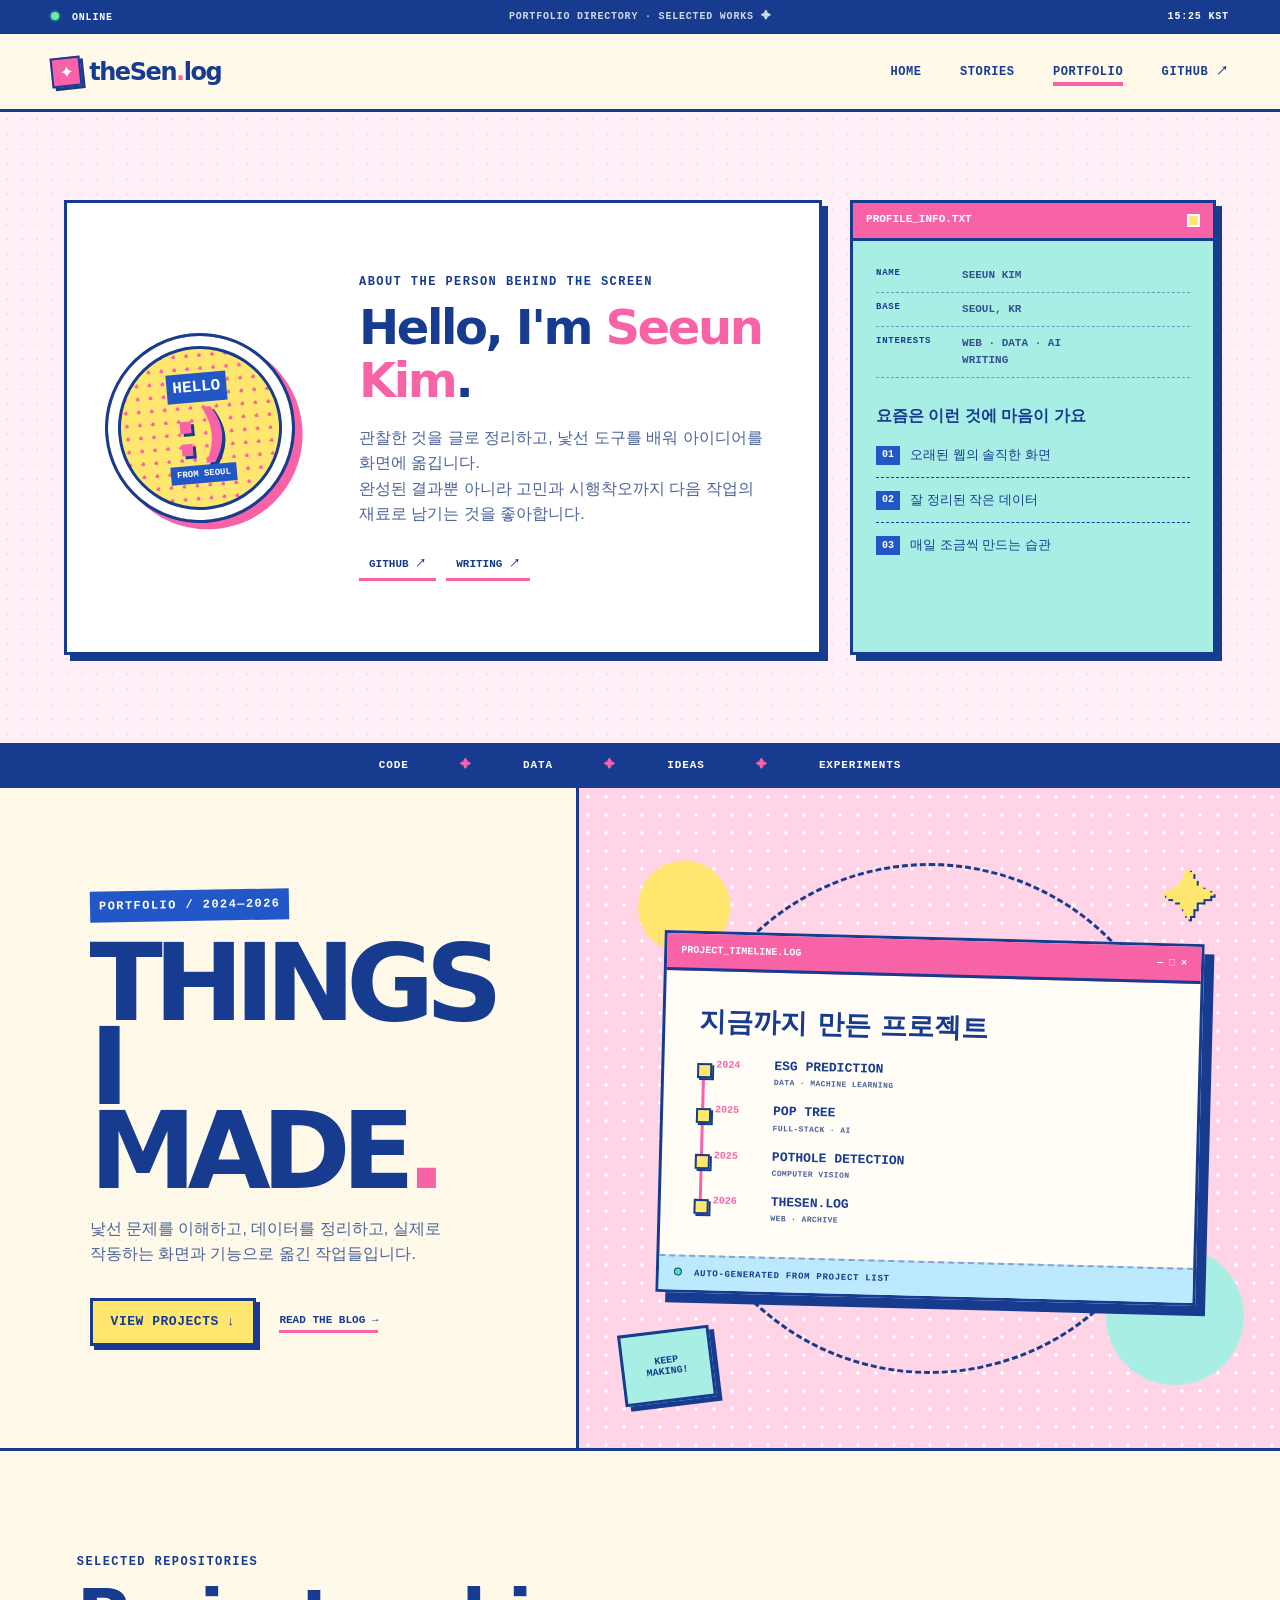
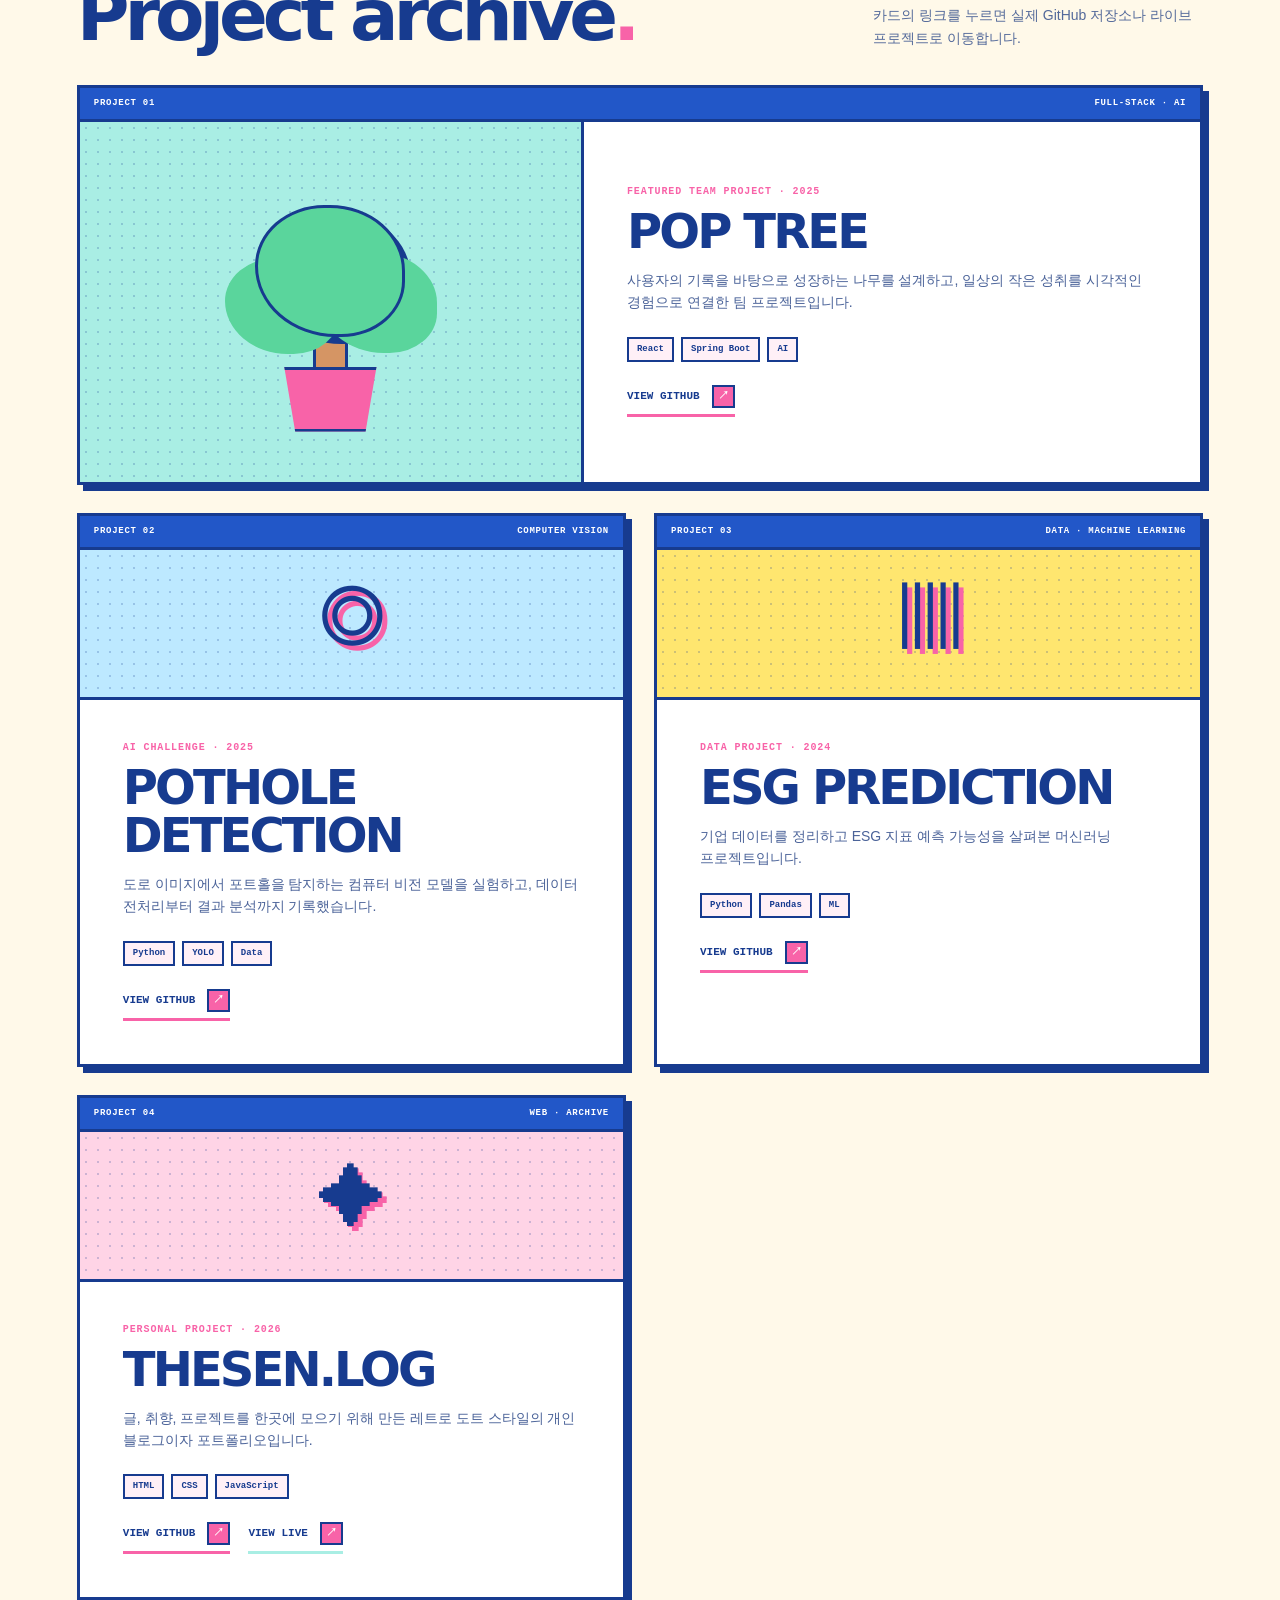
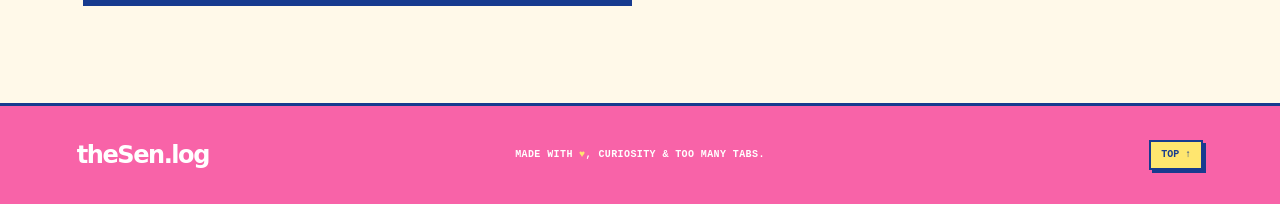
==== commit 83f73dc8: "Update welcome and portfolio copy" ====
--- a/portfolio/index.html
+++ b/portfolio/index.html
@@ -53,7 +53,7 @@
           </div>
           <div class="about-copy">
             <p class="eyebrow">ABOUT THE PERSON BEHIND THE SCREEN</p>
-            <h1 id="about-title">Seeun <span>Kim</span></h1>
+            <h1 id="about-title">Hello, I'm <span>Seeun Kim</span>.</h1>
             <p>
               관찰한 것을 글로 정리하고, 낯선 도구를 배워 아이디어를 화면에 옮깁니다.<br />
               완성된 결과뿐 아니라 고민과 시행착오까지 다음 작업의 재료로 남기는 것을 좋아합니다.
